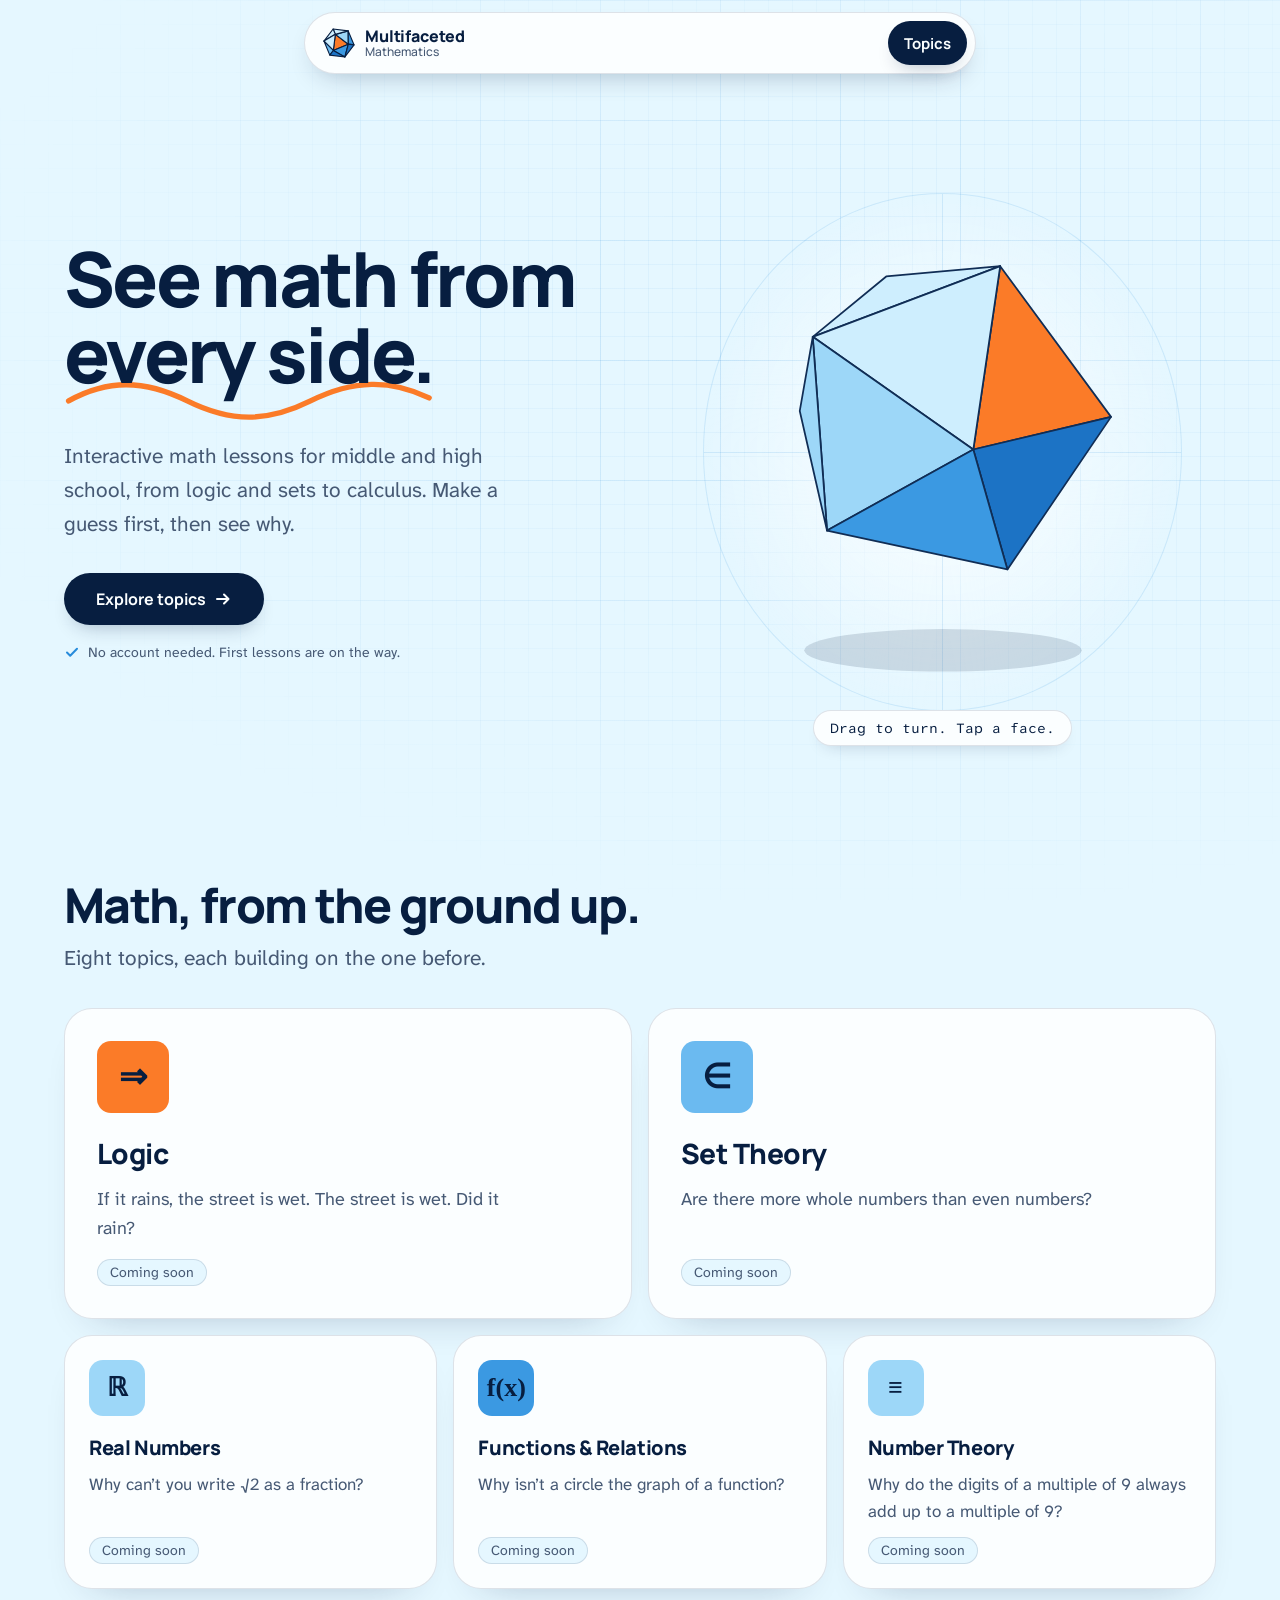
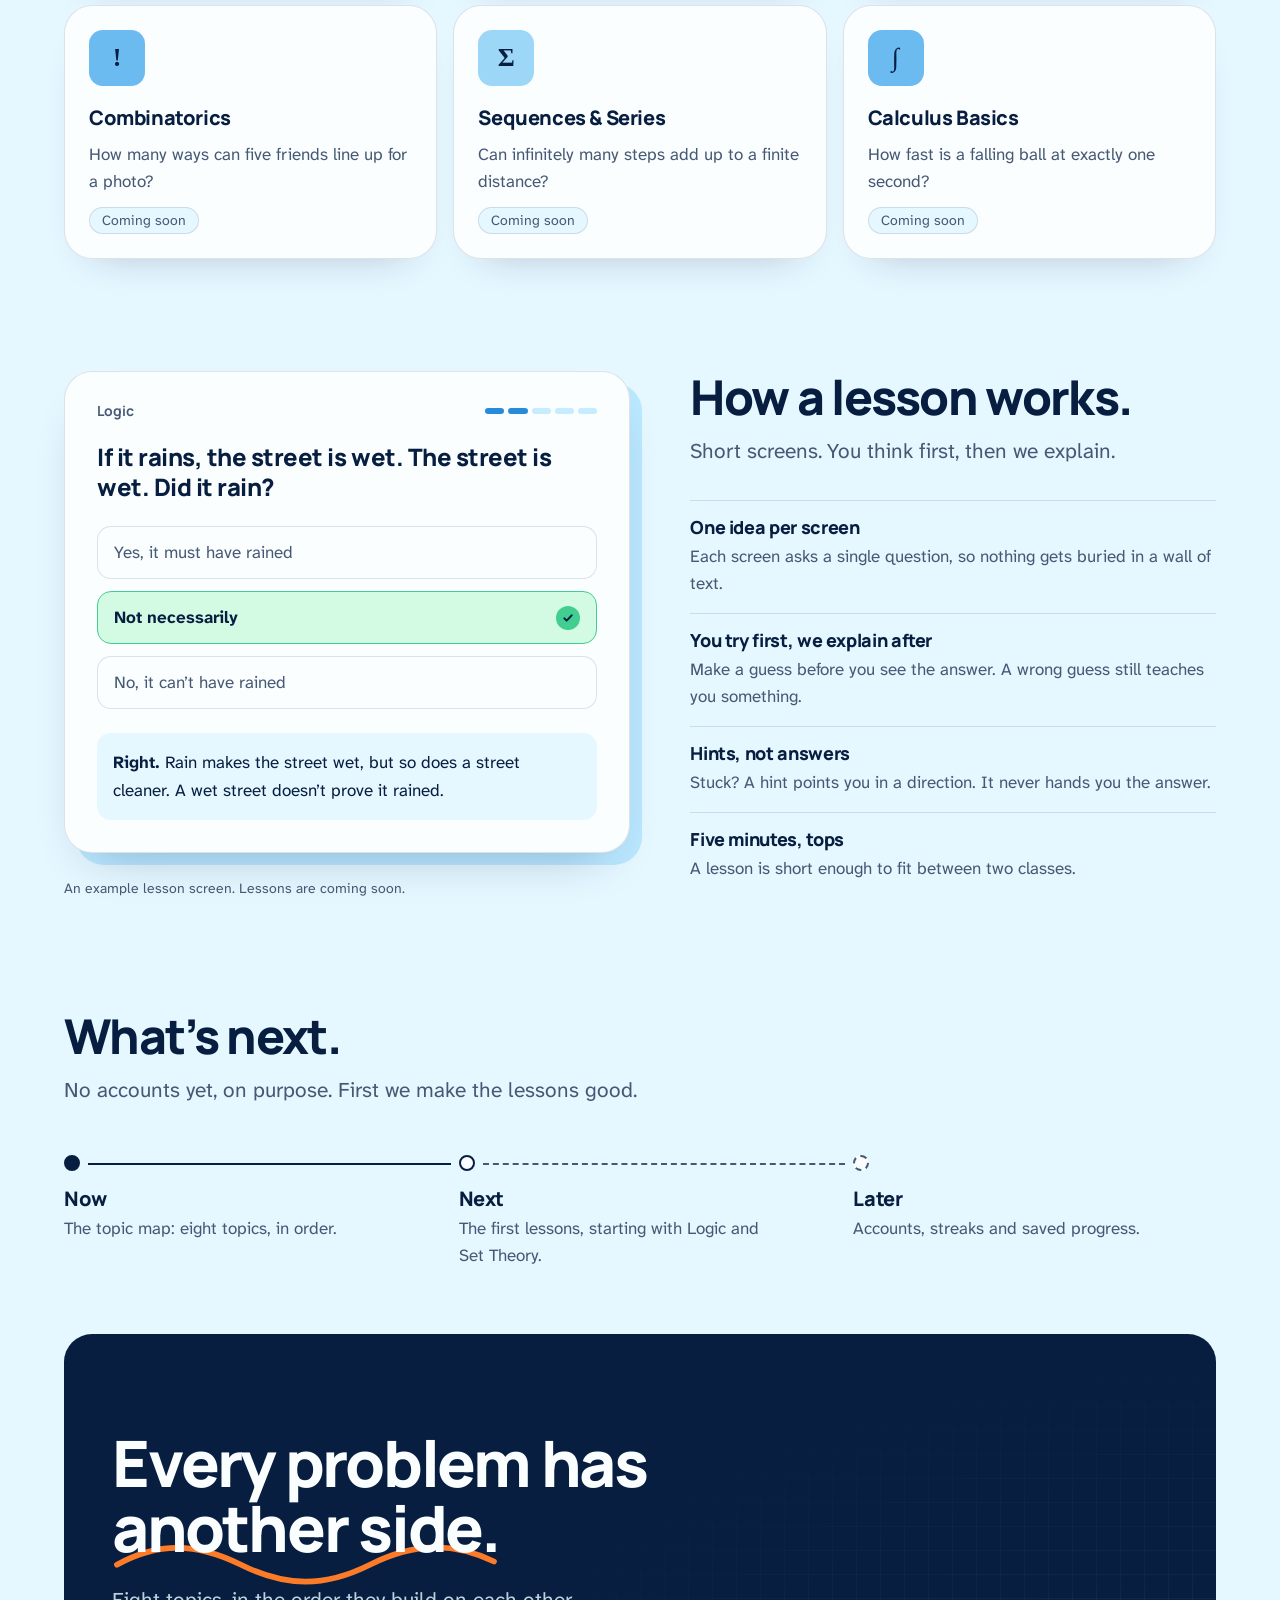
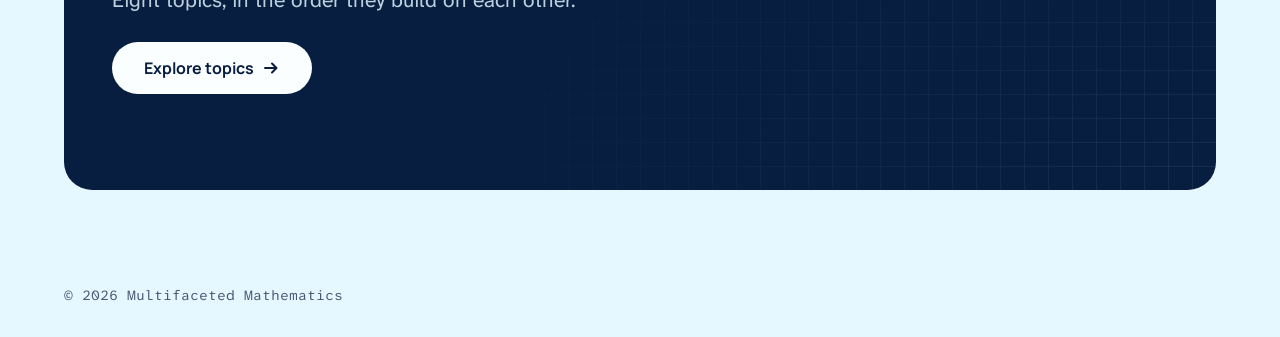
==== index.html @ fac74284 "Humanize landing page copy Replace the "drag it, test it, figure it out" triad in the hero and meta " ====
<!doctype html>
<html lang="en">
<head>
  <meta charset="utf-8">
  <meta name="viewport" content="width=device-width, initial-scale=1">
  <title>Multifaceted Mathematics</title>
  <meta name="description" content="Interactive math lessons for middle and high school, from logic and sets to calculus. Make a guess first, then see why.">
  <link rel="canonical" href="https://premefeazer.github.io/multifaceted-mathematics/">
  <meta property="og:type" content="website">
  <meta property="og:site_name" content="Multifaceted Mathematics">
  <meta property="og:title" content="Multifaceted Mathematics">
  <meta property="og:description" content="Interactive math lessons for middle and high school, from logic and sets to calculus. Make a guess first, then see why.">
  <meta property="og:url" content="https://premefeazer.github.io/multifaceted-mathematics/">
  <meta property="og:image" content="https://premefeazer.github.io/multifaceted-mathematics/assets/og.png">
  <meta property="og:image:width" content="1200">
  <meta property="og:image:height" content="630">
  <meta property="og:image:alt" content="See math from every side. A blue 20-faced shape next to the Multifaceted Mathematics name.">
  <meta name="twitter:card" content="summary_large_image">
  <meta name="theme-color" content="#e5f7ff">
  <link rel="icon" href="assets/mark.svg" type="image/svg+xml">
  <link rel="preconnect" href="https://fonts.googleapis.com">
  <link rel="preconnect" href="https://fonts.gstatic.com" crossorigin>
  <link rel="stylesheet" href="https://fonts.googleapis.com/css2?family=Atkinson+Hyperlegible+Mono:wght@400;700&family=Atkinson+Hyperlegible+Next:wght@400;700&family=Manrope:wght@500;700;800&display=swap" media="print" onload="this.media='all'">
  <noscript><link rel="stylesheet" href="https://fonts.googleapis.com/css2?family=Atkinson+Hyperlegible+Mono:wght@400;700&family=Atkinson+Hyperlegible+Next:wght@400;700&family=Manrope:wght@500;700;800&display=swap"></noscript>
  <link rel="stylesheet" href="css/tokens.css">
  <link rel="stylesheet" href="css/styles.css">
</head>
<body id="top">
  <a class="skip" href="#topics">Skip to the topics</a>

  <header class="nav">
    <a class="brand" href="#top" aria-label="Multifaceted Mathematics, back to top">
      <img src="assets/mark.svg" alt="" width="36" height="36">
      <span class="brand__word"><b>Multifaceted</b> <span>Mathematics</span></span>
    </a>
    <a class="btn btn--sm" href="#topics"><span class="btn__face">Topics</span></a>
  </header>

  <main>
    <section class="hero">
      <div class="hero__copy">
        <h1 class="hero__title">
          <span>See math from</span>
          <span class="every">every side.<svg class="curve" viewBox="0 0 240 20" aria-hidden="true" focusable="false"><path pathLength="1" d="M3 11 C 28 -3, 52 -3, 80 11 S 132 25, 160 11 S 212 -3, 237 9"/></svg></span>
        </h1>
        <p class="hero__sub">Interactive math lessons for middle and high school, from logic and sets to calculus. Make a guess first, then see why.</p>
        <a class="btn" href="#topics"><span class="btn__face">Explore topics<svg class="btn__arrow" width="18" height="18" viewBox="0 0 18 18" fill="none" stroke="currentColor" stroke-width="2" stroke-linecap="round" stroke-linejoin="round" aria-hidden="true" focusable="false"><path d="M3 9h11M10 4.5 14.5 9 10 13.5"/></svg></span></a>
        <p class="hero__note"><svg width="16" height="16" viewBox="0 0 16 16" fill="none" stroke="currentColor" stroke-width="2" stroke-linecap="round" stroke-linejoin="round" aria-hidden="true" focusable="false"><path d="m3 8.5 3.2 3.2L13 4.8"/></svg>No account needed. First lessons are on the way.</p>
      </div>

      <div class="hero__stage">
        <div class="stage__ring" aria-hidden="true"></div>
        <canvas id="ico" tabindex="0" role="img" aria-label="A 20-faced shape, an icosahedron. Drag it or use the arrow keys to turn it. Tap a face to see which branch of math it stands for."></canvas>
        <p class="stage__readout" id="ico-readout" aria-live="polite" hidden></p>
      </div>
    </section>

    <section class="topics" id="topics" aria-labelledby="topics-title">
      <div class="topics__head">
        <h2 id="topics-title">Math, from the ground up.</h2>
        <p>Eight topics, each building on the one before.</p>
      </div>
      <ul class="topics__grid" role="list">
        <li class="topic topic--lead">
          <span class="topic__symbol" aria-hidden="true">⇒</span>
          <h3 class="topic__name">Logic</h3>
          <p class="topic__question">If it rains, the street is wet. The street is wet. Did it rain?</p>
          <p class="topic__status">Coming soon</p>
        </li>
        <li class="topic topic--lead">
          <span class="topic__symbol" aria-hidden="true">∈</span>
          <h3 class="topic__name">Set Theory</h3>
          <p class="topic__question">Are there more whole numbers than even numbers?</p>
          <p class="topic__status">Coming soon</p>
        </li>
        <li class="topic">
          <span class="topic__symbol" aria-hidden="true">ℝ</span>
          <h3 class="topic__name">Real Numbers</h3>
          <p class="topic__question">Why can’t you write √2 as a fraction?</p>
          <p class="topic__status">Coming soon</p>
        </li>
        <li class="topic">
          <span class="topic__symbol" aria-hidden="true">f(x)</span>
          <h3 class="topic__name">Functions &amp; Relations</h3>
          <p class="topic__question">Why isn’t a circle the graph of a function?</p>
          <p class="topic__status">Coming soon</p>
        </li>
        <li class="topic">
          <span class="topic__symbol" aria-hidden="true">≡</span>
          <h3 class="topic__name">Number Theory</h3>
          <p class="topic__question">Why do the digits of a multiple of 9 always add up to a multiple of 9?</p>
          <p class="topic__status">Coming soon</p>
        </li>
        <li class="topic">
          <span class="topic__symbol" aria-hidden="true">!</span>
          <h3 class="topic__name">Combinatorics</h3>
          <p class="topic__question">How many ways can five friends line up for a photo?</p>
          <p class="topic__status">Coming soon</p>
        </li>
        <li class="topic">
          <span class="topic__symbol" aria-hidden="true">Σ</span>
          <h3 class="topic__name">Sequences &amp; Series</h3>
          <p class="topic__question">Can infinitely many steps add up to a finite distance?</p>
          <p class="topic__status">Coming soon</p>
        </li>
        <li class="topic">
          <span class="topic__symbol" aria-hidden="true">∫</span>
          <h3 class="topic__name">Calculus Basics</h3>
          <p class="topic__question">How fast is a falling ball at exactly one second?</p>
          <p class="topic__status">Coming soon</p>
        </li>
      </ul>
    </section>

    <section class="how" id="how" aria-labelledby="how-title">
      <div class="how__text">
        <h2 id="how-title">How a lesson works.</h2>
        <p class="how__lead">Short screens. You think first, then we explain.</p>
        <ul class="principles" role="list">
          <li>
            <h3>One idea per screen</h3>
            <p>Each screen asks a single question, so nothing gets buried in a wall of text.</p>
          </li>
          <li>
            <h3>You try first, we explain after</h3>
            <p>Make a guess before you see the answer. A wrong guess still teaches you something.</p>
          </li>
          <li>
            <h3>Hints, not answers</h3>
            <p>Stuck? A hint points you in a direction. It never hands you the answer.</p>
          </li>
          <li>
            <h3>Five minutes, tops</h3>
            <p>A lesson is short enough to fit between two classes.</p>
          </li>
        </ul>
      </div>

      <figure class="how__figure lesson">
        <div class="lesson__stack">
          <div class="lesson__card">
            <div class="lesson__top">
              <span class="lesson__topic">Logic</span>
              <span class="lesson__progress" role="img" aria-label="Question 2 of 5"><span class="is-done"></span><span class="is-done"></span><span></span><span></span><span></span></span>
            </div>
            <p class="lesson__q">If it rains, the street is wet. The street is wet. Did it rain?</p>
            <ul class="lesson__options" role="list">
              <li class="option">Yes, it must have rained</li>
              <li class="option is-picked">Not necessarily<span class="option__icon" aria-hidden="true"><svg viewBox="0 0 24 24" fill="none" stroke="currentColor" stroke-width="3" stroke-linecap="round" stroke-linejoin="round"><path d="m6.5 12.5 3.5 3.5 7.5-8"/></svg></span><span class="sr-only">(selected, correct)</span></li>
              <li class="option">No, it can’t have rained</li>
            </ul>
            <p class="lesson__explain"><strong>Right.</strong> Rain makes the street wet, but so does a street cleaner. A wet street doesn’t prove it rained.</p>
          </div>
        </div>
        <figcaption>An example lesson screen. Lessons are coming soon.</figcaption>
      </figure>
    </section>

    <section class="next" id="next" aria-labelledby="next-title">
      <h2 id="next-title">What’s next.</h2>
      <p class="next__lead">No accounts yet, on purpose. First we make the lessons good.</p>
      <ol class="roadmap">
        <li class="stage stage--now">
          <h3>Now</h3>
          <p>The topic map: eight topics, in order.</p>
        </li>
        <li class="stage">
          <h3>Next</h3>
          <p>The first lessons, starting with Logic and Set Theory.</p>
        </li>
        <li class="stage stage--later">
          <h3>Later</h3>
          <p>Accounts, streaks and saved progress.</p>
        </li>
      </ol>
    </section>

    <section class="closing" aria-labelledby="closing-title">
      <div class="closing__panel">
        <h2 id="closing-title">Every problem has <span class="every">another side.<svg class="curve" viewBox="0 0 240 20" aria-hidden="true" focusable="false"><path pathLength="1" d="M3 11 C 28 -3, 52 -3, 80 11 S 132 25, 160 11 S 212 -3, 237 9"/></svg></span></h2>
        <p>Eight topics, in the order they build on each other.</p>
        <a class="btn btn--light" href="#topics"><span class="btn__face">Explore topics<svg class="btn__arrow" width="18" height="18" viewBox="0 0 18 18" fill="none" stroke="currentColor" stroke-width="2" stroke-linecap="round" stroke-linejoin="round" aria-hidden="true" focusable="false"><path d="M3 9h11M10 4.5 14.5 9 10 13.5"/></svg></span></a>
      </div>
    </section>
  </main>

  <footer class="foot">
    <p>&copy; 2026 Multifaceted Mathematics</p>
  </footer>

  <script type="module" src="js/main.js"></script>
</body>
</html>
---- css/tokens.css ----
/* Design tokens. Change the look of the whole site here. Nothing else hard-codes a color, font or spacing value. */
:root {
  /* color */
  --color-paper: oklch(96.5% 0.022 228);
  --color-sheet: oklch(99.5% 0.004 230);
  --color-sky: oklch(85% 0.09 232);
  --color-sky-deep: oklch(62% 0.15 248);
  --color-ink: oklch(24% 0.07 258);
  --color-ink-hover: oklch(34% 0.09 258);
  --color-ink-soft: oklch(46% 0.05 256);
  --color-edge: oklch(30% 0.08 257);
  --color-accent: oklch(72% 0.18 48);
  --color-accent-deep: oklch(62% 0.19 40);
  --color-spark: oklch(88% 0.16 95);
  --color-correct: oklch(76% 0.15 160);
  --color-wrong: oklch(64% 0.2 20);
  --color-correct-bg: oklch(95% 0.05 160);
  --color-on-ink-soft: oklch(85% 0.03 230);
  --color-line-on-ink: oklch(99.5% 0.004 230 / 0.07);

  /* graph-paper lines, hairlines, soft shadows */
  --color-line-minor: oklch(62% 0.15 248 / 0.07);
  --color-line-major: oklch(62% 0.15 248 / 0.14);
  --color-hairline: oklch(24% 0.07 258 / 0.12);
  --color-shadow: oklch(24% 0.07 258 / 0.14);
  --color-shadow-strong: oklch(24% 0.07 258 / 0.32);

  /* the 5 flat shades a lit icosahedron face can take, dark to light */
  --facet-1: oklch(55% 0.15 252);
  --facet-2: oklch(66% 0.14 246);
  --facet-3: oklch(76% 0.11 240);
  --facet-4: oklch(85% 0.075 234);
  --facet-5: oklch(93% 0.04 230);

  /* type */
  --font-display: "Manrope", system-ui, sans-serif;
  --font-body: "Atkinson Hyperlegible Next", system-ui, sans-serif;
  --font-mono: "Atkinson Hyperlegible Mono", ui-monospace, monospace;
  --font-math: "Cambria Math", "STIX Two Math", "Noto Sans Math", "Segoe UI Symbol", serif;
  --text-sm: 0.875rem;
  --text-base: 1.0625rem;
  --text-lead: clamp(1.125rem, 1rem + 0.6vw, 1.3125rem);
  --text-display: clamp(2.5rem, 1rem + 6.2vw, 4.75rem);

  /* space (4 pt scale) */
  --space-1: 0.25rem;
  --space-2: 0.5rem;
  --space-3: 0.75rem;
  --space-4: 1rem;
  --space-6: 1.5rem;
  --space-8: 2rem;
  --space-12: 3rem;
  --space-16: 4rem;
  --space-24: 6rem;

  /* shape */
  --rule: 1px;
  --radius-md: 0.875rem;
  --radius-lg: 1.75rem;
  --radius-pill: 999px;

  /* motion */
  --ease-out: cubic-bezier(0.22, 1, 0.36, 1);
  --ease-in-out: cubic-bezier(0.65, 0, 0.35, 1);
  --dur-fast: 150ms;
  --dur-draw: 1100ms;
}
---- css/styles.css ----
/* Hallmark · macrostructure: Marquee Hero + sheet · tone: refined, confident · anchor hue: 248 (sky blue)
 * theme: custom · axes: light / geometric-sans / cool · nav: N5 floating pill · footer: single © line */

*,
*::before,
*::after {
  box-sizing: border-box;
}

html {
  -webkit-text-size-adjust: 100%;
  overflow-x: clip;
  scroll-behavior: smooth;
  scroll-padding-top: 6rem;
}

body {
  margin: 0;
  min-height: 100svh;
  overflow-x: clip;
  color: var(--color-ink);
  font: 400 var(--text-base) / 1.6 var(--font-body);
  background-color: var(--color-paper);
}

/* graph paper that fades out toward the edges instead of tiling the whole page */
body::before {
  content: "";
  position: fixed;
  inset: 0;
  z-index: -1;
  pointer-events: none;
  background-image:
    linear-gradient(var(--color-line-major) 1px, transparent 1px),
    linear-gradient(90deg, var(--color-line-major) 1px, transparent 1px),
    linear-gradient(var(--color-line-minor) 1px, transparent 1px),
    linear-gradient(90deg, var(--color-line-minor) 1px, transparent 1px);
  background-size: 120px 120px, 120px 120px, 24px 24px, 24px 24px;
  mask-image: radial-gradient(ellipse 75% 65% at 68% 38%, black, transparent);
}

h1,
h2 {
  margin: 0;
  font-family: var(--font-display);
  font-style: normal;
  overflow-wrap: anywhere;
}

p {
  margin: 0;
}

/* ---------- buttons: solid pill, small lift on hover, press on click ---------- */

.btn {
  display: inline-block;
  padding: 0;
  font: inherit;
  cursor: pointer;
  background: none;
  border: 0;
  color: var(--color-sheet);
  text-decoration: none;
  white-space: nowrap;
  border-radius: var(--radius-pill);
  -webkit-tap-highlight-color: transparent;
}

.btn__face {
  display: flex;
  align-items: center;
  justify-content: center;
  gap: var(--space-2);
  min-height: 3.25rem;
  padding: 0 var(--space-8);
  font: 700 1rem / 1 var(--font-display);
  background: var(--color-ink);
  border-radius: var(--radius-pill);
  box-shadow: 0 10px 20px -10px var(--color-shadow-strong);
  transition: transform var(--dur-fast) var(--ease-out), background-color var(--dur-fast) var(--ease-out);
}

.btn__arrow {
  flex: none;
  transition: transform var(--dur-fast) var(--ease-out);
}

.btn:hover .btn__face {
  background: var(--color-ink-hover);
  transform: translateY(-1px);
}

.btn:hover .btn__arrow {
  transform: translateX(3px);
}

.btn:active .btn__face {
  transform: scale(0.97);
}

.btn:focus-visible {
  outline: 3px solid var(--color-sky-deep);
  outline-offset: 3px;
}

.btn[aria-disabled="true"] {
  pointer-events: none;
}

.btn[aria-disabled="true"] .btn__face {
  color: var(--color-ink-soft);
  background: var(--color-sky);
  box-shadow: none;
  transform: none;
}

.btn--sm .btn__face {
  min-height: 2.75rem;
  padding: 0 var(--space-4);
  font-size: 0.9375rem;
}

/* ---------- nav: floating capsule ---------- */

.skip {
  position: fixed;
  top: calc(var(--space-16) * -1);
  left: var(--space-4);
  z-index: 20;
  padding: var(--space-2) var(--space-4);
  color: var(--color-ink);
  background: var(--color-sheet);
  border: var(--rule) solid var(--color-hairline);
  border-radius: var(--radius-md);
}

.skip:focus {
  top: var(--space-3);
  outline: 3px solid var(--color-sky-deep);
  outline-offset: 2px;
}

.nav {
  position: fixed;
  top: var(--space-3);
  inset-inline: var(--space-4);
  z-index: 10;
  display: flex;
  align-items: center;
  justify-content: space-between;
  gap: var(--space-2);
  max-width: 42rem;
  margin-inline: auto;
  padding: var(--space-2) var(--space-2) var(--space-2) var(--space-4);
  background: var(--color-sheet);
  border: var(--rule) solid var(--color-hairline);
  border-radius: var(--radius-pill);
  box-shadow: 0 12px 28px -14px var(--color-shadow-strong);
}

.brand {
  display: flex;
  align-items: center;
  min-height: 2.75rem;
  gap: var(--space-2);
  min-width: 0;
  color: var(--color-ink);
  text-decoration: none;
  border-radius: var(--radius-md);
}

.brand:focus-visible {
  outline: 3px solid var(--color-sky-deep);
  outline-offset: 4px;
}

.brand img {
  display: block;
  flex: none;
}

.brand__word {
  display: grid;
  line-height: 1.05;
}

.brand__word b {
  font: 800 1rem / 1.05 var(--font-display);
  letter-spacing: -0.01em;
}

.brand__word span {
  font: 500 0.75rem / 1.15 var(--font-display);
  color: var(--color-ink-soft);
}

/* ---------- hero ---------- */

.hero {
  display: grid;
  grid-template-columns: minmax(0, 1.05fr) minmax(0, 1fr);
  align-items: center;
  gap: var(--space-8);
  max-width: 75rem;
  min-height: min(100svh, 52rem);
  margin-inline: auto;
  padding: 7.5rem var(--space-6) var(--space-12);
}

.hero__title {
  font-size: var(--text-display);
  font-weight: 800;
  line-height: 1;
  letter-spacing: -0.035em;
}

.hero__title > span {
  display: block;
}

.hero__title .every,
.closing .every {
  position: relative;
  display: inline-block;
}

.curve {
  position: absolute;
  left: 0;
  bottom: -0.3em;
  z-index: -1;
  width: 100%;
  height: auto;
  overflow: visible;
}

.curve path {
  fill: none;
  stroke: var(--color-accent);
  stroke-width: 3.5;
  stroke-linecap: round;
  stroke-dasharray: 1;
  stroke-dashoffset: 1;
  animation: draw var(--dur-draw) var(--ease-out) 400ms forwards;
}

@keyframes draw {
  to {
    stroke-dashoffset: 0;
  }
}

.hero__sub {
  max-width: 34ch;
  margin: var(--space-12) 0 var(--space-8);
  color: var(--color-ink-soft);
  font-size: var(--text-lead);
}

.hero__note {
  display: flex;
  align-items: center;
  gap: var(--space-2);
  margin-top: var(--space-4);
  color: var(--color-ink-soft);
  font-size: var(--text-sm);
}

.hero__note svg {
  flex: none;
  color: var(--color-sky-deep);
}

/* the stage: a lit circle with axes behind the shape */

.hero__stage {
  position: relative;
  justify-self: center;
  width: min(100%, 34rem);
}

.stage__ring {
  position: absolute;
  inset: 6%;
  border: var(--rule) solid var(--color-line-major);
  border-radius: 50%;
  background:
    linear-gradient(var(--color-line-major), var(--color-line-major)) center / 100% var(--rule) no-repeat,
    linear-gradient(var(--color-line-major), var(--color-line-major)) center / var(--rule) 100% no-repeat,
    radial-gradient(closest-side, var(--color-sheet), transparent);
}

#ico {
  position: relative;
  display: block;
  width: 100%;
  aspect-ratio: 1;
  cursor: grab;
  touch-action: pan-y;
  border-radius: var(--radius-lg);
}

#ico:active {
  cursor: grabbing;
}

#ico:focus-visible {
  outline: 3px solid var(--color-sky-deep);
  outline-offset: 4px;
}

.stage__readout {
  position: relative;
  width: fit-content;
  max-width: 100%;
  margin: var(--space-2) auto 0;
  padding: var(--space-2) var(--space-4);
  font: 400 var(--text-sm) / 1.3 var(--font-mono);
  text-align: center;
  background: var(--color-sheet);
  border: var(--rule) solid var(--color-hairline);
  border-radius: var(--radius-pill);
  box-shadow: 0 8px 18px -12px var(--color-shadow-strong);
}

/* ---------- topics ---------- */

.topics,
.how,
.next,
.closing {
  max-width: 75rem;
  margin-inline: auto;
  padding: var(--space-12) var(--space-6) var(--space-16);
}

.topics__head {
  margin-bottom: var(--space-8);
}

.topics__head h2,
.how h2,
.next h2 {
  font-size: clamp(2rem, 1.2rem + 3vw, 3rem);
  font-weight: 800;
  line-height: 1.05;
  letter-spacing: -0.035em;
}

.topics__head p,
.how__lead,
.next__lead {
  max-width: 44ch;
  margin-top: var(--space-3);
  color: var(--color-ink-soft);
  font-size: var(--text-lead);
}

.topics__grid {
  display: grid;
  grid-template-columns: repeat(6, minmax(0, 1fr));
  gap: var(--space-4);
  margin: 0;
  padding: 0;
  list-style: none;
}

.topic {
  grid-column: span 2;
  display: flex;
  flex-direction: column;
  align-items: flex-start;
  gap: var(--space-3);
  padding: var(--space-6);
  background: var(--color-sheet);
  border: var(--rule) solid var(--color-hairline);
  border-radius: var(--radius-lg);
  box-shadow: 0 20px 40px -30px var(--color-shadow-strong);
}

.topic--lead {
  grid-column: span 3;
  gap: var(--space-4);
  padding: var(--space-8);
}

.topic:nth-child(1) { --tile: var(--color-accent); }
.topic:nth-child(2),
.topic:nth-child(6),
.topic:nth-child(8) { --tile: var(--facet-3); }
.topic:nth-child(3),
.topic:nth-child(5),
.topic:nth-child(7) { --tile: var(--facet-4); }
.topic:nth-child(4) { --tile: var(--facet-2); }

.topic__symbol {
  display: grid;
  place-items: center;
  width: 3.5rem;
  height: 3.5rem;
  margin-bottom: var(--space-2);
  color: var(--color-ink);
  font: 700 1.625rem / 1 var(--font-math);
  background: var(--tile);
  border-radius: var(--radius-md);
}

.topic--lead .topic__symbol {
  width: 4.5rem;
  height: 4.5rem;
  font-size: 2.125rem;
}

.topic__name {
  margin: 0;
  font: 800 1.25rem / 1.15 var(--font-display);
  letter-spacing: -0.02em;
}

.topic--lead .topic__name {
  font-size: 1.75rem;
}

.topic__question {
  color: var(--color-ink-soft);
}

.topic--lead .topic__question {
  max-width: 36ch;
  font-size: 1.125rem;
}

.topic__status {
  margin-top: auto;
  padding: var(--space-1) var(--space-3);
  color: var(--color-ink-soft);
  font-size: var(--text-sm);
  line-height: 1.2;
  background: var(--color-paper);
  border: var(--rule) solid var(--color-hairline);
  border-radius: var(--radius-pill);
}

@media (max-width: 64rem) {
  .topic,
  .topic--lead {
    grid-column: span 3;
  }
}

@media (max-width: 40rem) {
  .topics,
  .how,
  .next,
  .closing {
    padding-inline: var(--space-4);
  }

  .topics__grid {
    grid-template-columns: minmax(0, 1fr);
  }

  .topic,
  .topic--lead {
    grid-column: auto;
    padding: var(--space-6);
  }
}

/* ---------- how a lesson works ---------- */

.how {
  display: grid;
  grid-template-columns: minmax(0, 1.1fr) minmax(0, 1fr);
  gap: var(--space-12);
  align-items: center;
}

.how__figure {
  grid-column: 1;
  grid-row: 1;
  margin: 0;
}

.how__text {
  grid-column: 2;
  grid-row: 1;
}

.principles {
  margin: var(--space-8) 0 0;
  padding: 0;
  list-style: none;
}

.principles li {
  padding: var(--space-4) 0;
  border-top: var(--rule) solid var(--color-hairline);
}

.principles h3 {
  margin: 0;
  font: 800 1.125rem / 1.2 var(--font-display);
  letter-spacing: -0.02em;
}

.principles p {
  margin-top: var(--space-1);
  color: var(--color-ink-soft);
}

/* the example lesson screen: real HTML, not a fake device frame */

.lesson__stack {
  position: relative;
  isolation: isolate;
  padding: 0 var(--space-3) var(--space-3) 0;
}

.lesson__stack::before {
  content: "";
  position: absolute;
  inset: var(--space-3) 0 0 var(--space-3);
  z-index: -1;
  background: var(--color-sky);
  border-radius: var(--radius-lg);
  opacity: 0.5;
}

.lesson__card {
  display: grid;
  gap: var(--space-6);
  padding: var(--space-8);
  background: var(--color-sheet);
  border: var(--rule) solid var(--color-hairline);
  border-radius: var(--radius-lg);
  box-shadow: 0 24px 48px -28px var(--color-shadow-strong);
}

.lesson__top {
  display: flex;
  align-items: center;
  justify-content: space-between;
  gap: var(--space-4);
}

.lesson__topic {
  color: var(--color-ink-soft);
  font: 700 var(--text-sm) / 1 var(--font-display);
}

.lesson__progress {
  display: flex;
  gap: var(--space-1);
  width: 7rem;
}

.lesson__progress span {
  flex: 1;
  height: 6px;
  background: var(--color-sky);
  border-radius: var(--radius-pill);
  opacity: 0.5;
}

.lesson__progress .is-done {
  background: var(--color-sky-deep);
  opacity: 1;
}

.lesson__q {
  font: 800 1.5rem / 1.25 var(--font-display);
  letter-spacing: -0.02em;
}

.lesson__options {
  display: grid;
  gap: var(--space-3);
  margin: 0;
  padding: 0;
  list-style: none;
}

.option {
  display: flex;
  align-items: center;
  justify-content: space-between;
  gap: var(--space-3);
  min-height: 3rem;
  padding: var(--space-3) var(--space-4);
  color: var(--color-ink-soft);
  background: var(--color-sheet);
  border: var(--rule) solid var(--color-hairline);
  border-radius: var(--radius-md);
}

.option.is-picked {
  color: var(--color-ink);
  font-weight: 700;
  background: var(--color-correct-bg);
  border-color: var(--color-correct);
}

.option__icon {
  display: grid;
  flex: none;
  place-items: center;
  width: 1.5rem;
  height: 1.5rem;
  color: var(--color-ink);
  background: var(--color-correct);
  border-radius: 50%;
}

.option__icon svg {
  width: 1rem;
  height: 1rem;
}

.lesson__explain {
  padding: var(--space-4);
  background: var(--color-paper);
  border-radius: var(--radius-md);
}

.how__figure figcaption {
  margin-top: var(--space-3);
  color: var(--color-ink-soft);
  font-size: var(--text-sm);
}

.sr-only {
  position: absolute;
  width: 1px;
  height: 1px;
  overflow: hidden;
  clip-path: inset(50%);
  white-space: nowrap;
}

/* ---------- what's next: a three-step line ---------- */

.roadmap {
  display: grid;
  grid-template-columns: repeat(3, minmax(0, 1fr));
  gap: var(--space-8);
  margin: var(--space-12) 0 0;
  padding: 0;
  list-style: none;
}

.stage {
  position: relative;
  padding-top: var(--space-8);
}

.stage::before,
.stage::after {
  content: "";
  position: absolute;
  top: 0;
}

.stage::before {
  left: 0;
  width: 1rem;
  height: 1rem;
  background: var(--color-sheet);
  border: 2px solid var(--color-ink);
  border-radius: 50%;
}

.stage::after {
  top: 0.5rem;
  left: 1.5rem;
  right: calc(var(--space-8) * -1 + 0.5rem);
  border-top: 2px dashed var(--color-ink-soft);
}

.stage--now::before {
  background: var(--color-ink);
}

.stage--now::after {
  border-top-style: solid;
  border-top-color: var(--color-ink);
}

.stage--later::before {
  border-style: dashed;
  border-color: var(--color-ink-soft);
}

.stage--later::after {
  display: none;
}

.stage h3 {
  margin: 0;
  font: 800 1.25rem / 1.2 var(--font-display);
  letter-spacing: -0.02em;
}

.stage p {
  max-width: 28ch;
  margin-top: var(--space-1);
  color: var(--color-ink-soft);
}

/* ---------- closing ---------- */

.closing {
  padding-top: 0;
}

.closing__panel {
  position: relative;
  isolation: isolate;
  display: grid;
  justify-items: start;
  gap: var(--space-6);
  padding: var(--space-24) var(--space-12);
  overflow: hidden;
  color: var(--color-sheet);
  background: var(--color-ink);
  border-radius: var(--radius-lg);
}

.closing__panel::before {
  content: "";
  position: absolute;
  inset: 0;
  z-index: -1;
  background-image:
    linear-gradient(var(--color-line-on-ink) 1px, transparent 1px),
    linear-gradient(90deg, var(--color-line-on-ink) 1px, transparent 1px);
  background-size: 24px 24px;
  mask-image: radial-gradient(ellipse 70% 100% at 100% 100%, black, transparent);
}

.closing h2 {
  max-width: 14ch;
  font-size: clamp(2.25rem, 1rem + 5vw, 4rem);
  font-weight: 800;
  line-height: 1.02;
  letter-spacing: -0.035em;
}

.closing .curve path {
  stroke-dashoffset: 0;
  animation: none;
}

.closing p {
  color: var(--color-on-ink-soft);
  font-size: var(--text-lead);
}

.btn--light {
  color: var(--color-ink);
}

.btn--light .btn__face {
  background: var(--color-sheet);
  box-shadow: none;
}

.btn--light:hover .btn__face {
  background: var(--color-paper);
}

.btn--light:focus-visible {
  outline-color: var(--color-sheet);
}

@media (max-width: 52rem) {
  .how {
    grid-template-columns: minmax(0, 1fr);
    gap: var(--space-8);
  }

  .how__figure,
  .how__text {
    grid-column: 1;
    grid-row: auto;
  }
}

@media (max-width: 40rem) {
  .lesson__card {
    padding: var(--space-6);
  }

  .roadmap {
    grid-template-columns: minmax(0, 1fr);
    gap: var(--space-6);
    margin-top: var(--space-8);
  }

  .stage {
    padding: 0 0 0 var(--space-8);
  }

  .stage::after {
    top: 1.5rem;
    bottom: calc(var(--space-6) * -1 + 0.5rem);
    left: 0.5rem;
    right: auto;
    border-top: 0;
    border-left: 2px dashed var(--color-ink-soft);
  }

  .stage--now::after {
    border-left-style: solid;
    border-left-color: var(--color-ink);
  }

  .closing__panel {
    padding: var(--space-12) var(--space-6);
  }
}

/* ---------- footer ---------- */

.foot {
  max-width: 75rem;
  margin-inline: auto;
  padding: var(--space-8) var(--space-6);
  color: var(--color-ink-soft);
  font: 400 var(--text-sm) / 1.4 var(--font-mono);
}

/* ---------- small screens ---------- */

@media (max-width: 52rem) {
  .hero {
    grid-template-columns: minmax(0, 1fr);
    min-height: 0;
    padding-top: 6.5rem;
  }

  body::before {
    mask-image: radial-gradient(ellipse 90% 50% at 50% 60%, black, transparent);
  }

}

@media (prefers-reduced-motion: reduce) {
  html {
    scroll-behavior: auto;
  }

  .curve path {
    stroke-dashoffset: 0;
    animation: none;
  }

  .btn__face,
  .btn__arrow {
    transition: none;
  }
}
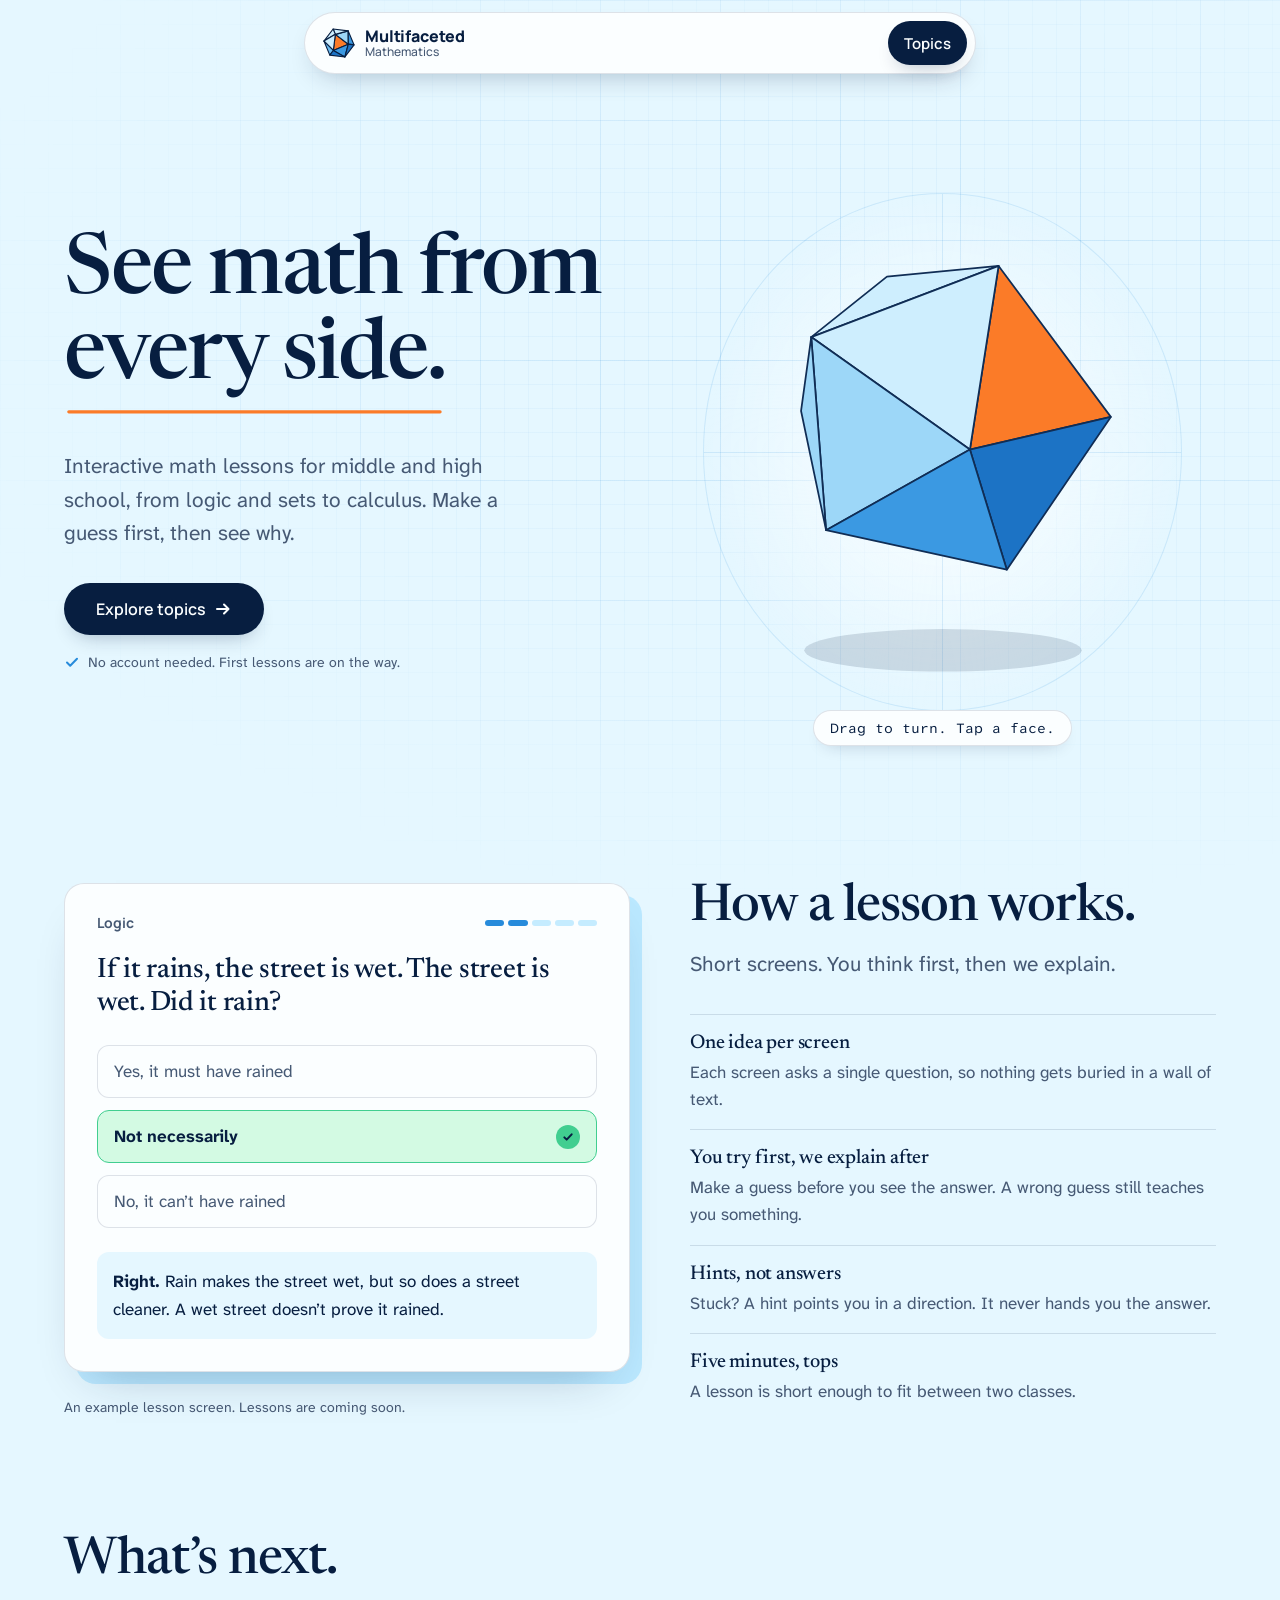
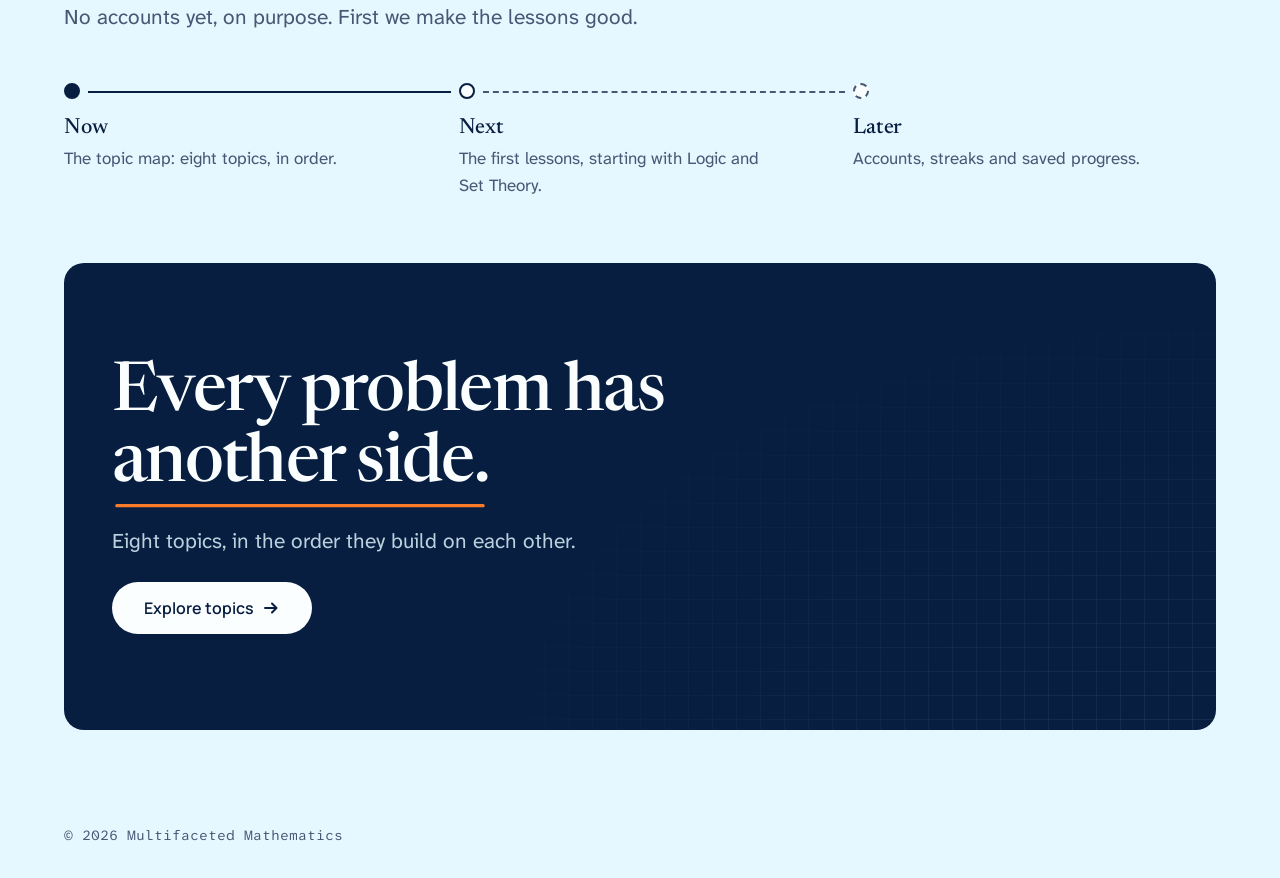
==== commit 95458c76: "Move topic cards to chapters.html and refine type Split the eight topic cards into their own page, r" ====
--- a/index.html
+++ b/index.html
@@ -20,20 +20,20 @@
   <link rel="icon" href="assets/mark.svg" type="image/svg+xml">
   <link rel="preconnect" href="https://fonts.googleapis.com">
   <link rel="preconnect" href="https://fonts.gstatic.com" crossorigin>
-  <link rel="stylesheet" href="https://fonts.googleapis.com/css2?family=Atkinson+Hyperlegible+Mono:wght@400;700&family=Atkinson+Hyperlegible+Next:wght@400;700&family=Manrope:wght@500;700;800&display=swap" media="print" onload="this.media='all'">
-  <noscript><link rel="stylesheet" href="https://fonts.googleapis.com/css2?family=Atkinson+Hyperlegible+Mono:wght@400;700&family=Atkinson+Hyperlegible+Next:wght@400;700&family=Manrope:wght@500;700;800&display=swap"></noscript>
+  <link rel="stylesheet" href="https://fonts.googleapis.com/css2?family=Atkinson+Hyperlegible+Mono:wght@400;700&family=Atkinson+Hyperlegible+Next:wght@400;700&family=Manrope:wght@500;600;700;800&family=Newsreader:opsz,wght@6..72,500&display=swap" media="print" onload="this.media='all'">
+  <noscript><link rel="stylesheet" href="https://fonts.googleapis.com/css2?family=Atkinson+Hyperlegible+Mono:wght@400;700&family=Atkinson+Hyperlegible+Next:wght@400;700&family=Manrope:wght@500;600;700;800&family=Newsreader:opsz,wght@6..72,500&display=swap"></noscript>
   <link rel="stylesheet" href="css/tokens.css">
   <link rel="stylesheet" href="css/styles.css">
 </head>
 <body id="top">
-  <a class="skip" href="#topics">Skip to the topics</a>
+  <a class="skip" href="#how">Skip to how a lesson works</a>
 
   <header class="nav">
     <a class="brand" href="#top" aria-label="Multifaceted Mathematics, back to top">
       <img src="assets/mark.svg" alt="" width="36" height="36">
       <span class="brand__word"><b>Multifaceted</b> <span>Mathematics</span></span>
     </a>
-    <a class="btn btn--sm" href="#topics"><span class="btn__face">Topics</span></a>
+    <a class="btn btn--sm" href="chapters.html"><span class="btn__face">Topics</span></a>
   </header>
 
   <main>
@@ -41,10 +41,10 @@
       <div class="hero__copy">
         <h1 class="hero__title">
           <span>See math from</span>
-          <span class="every">every side.<svg class="curve" viewBox="0 0 240 20" aria-hidden="true" focusable="false"><path pathLength="1" d="M3 11 C 28 -3, 52 -3, 80 11 S 132 25, 160 11 S 212 -3, 237 9"/></svg></span>
+          <span class="every">every side.<svg class="curve" viewBox="0 0 240 20" aria-hidden="true" focusable="false"><path pathLength="1" d="M3 10 H237"/></svg></span>
         </h1>
         <p class="hero__sub">Interactive math lessons for middle and high school, from logic and sets to calculus. Make a guess first, then see why.</p>
-        <a class="btn" href="#topics"><span class="btn__face">Explore topics<svg class="btn__arrow" width="18" height="18" viewBox="0 0 18 18" fill="none" stroke="currentColor" stroke-width="2" stroke-linecap="round" stroke-linejoin="round" aria-hidden="true" focusable="false"><path d="M3 9h11M10 4.5 14.5 9 10 13.5"/></svg></span></a>
+        <a class="btn" href="chapters.html"><span class="btn__face">Explore topics<svg class="btn__arrow" width="18" height="18" viewBox="0 0 18 18" fill="none" stroke="currentColor" stroke-width="2" stroke-linecap="round" stroke-linejoin="round" aria-hidden="true" focusable="false"><path d="M3 9h11M10 4.5 14.5 9 10 13.5"/></svg></span></a>
         <p class="hero__note"><svg width="16" height="16" viewBox="0 0 16 16" fill="none" stroke="currentColor" stroke-width="2" stroke-linecap="round" stroke-linejoin="round" aria-hidden="true" focusable="false"><path d="m3 8.5 3.2 3.2L13 4.8"/></svg>No account needed. First lessons are on the way.</p>
       </div>
 
@@ -53,63 +53,6 @@
         <canvas id="ico" tabindex="0" role="img" aria-label="A 20-faced shape, an icosahedron. Drag it or use the arrow keys to turn it. Tap a face to see which branch of math it stands for."></canvas>
         <p class="stage__readout" id="ico-readout" aria-live="polite" hidden></p>
       </div>
-    </section>
-
-    <section class="topics" id="topics" aria-labelledby="topics-title">
-      <div class="topics__head">
-        <h2 id="topics-title">Math, from the ground up.</h2>
-        <p>Eight topics, each building on the one before.</p>
-      </div>
-      <ul class="topics__grid" role="list">
-        <li class="topic topic--lead">
-          <span class="topic__symbol" aria-hidden="true">⇒</span>
-          <h3 class="topic__name">Logic</h3>
-          <p class="topic__question">If it rains, the street is wet. The street is wet. Did it rain?</p>
-          <p class="topic__status">Coming soon</p>
-        </li>
-        <li class="topic topic--lead">
-          <span class="topic__symbol" aria-hidden="true">∈</span>
-          <h3 class="topic__name">Set Theory</h3>
-          <p class="topic__question">Are there more whole numbers than even numbers?</p>
-          <p class="topic__status">Coming soon</p>
-        </li>
-        <li class="topic">
-          <span class="topic__symbol" aria-hidden="true">ℝ</span>
-          <h3 class="topic__name">Real Numbers</h3>
-          <p class="topic__question">Why can’t you write √2 as a fraction?</p>
-          <p class="topic__status">Coming soon</p>
-        </li>
-        <li class="topic">
-          <span class="topic__symbol" aria-hidden="true">f(x)</span>
-          <h3 class="topic__name">Functions &amp; Relations</h3>
-          <p class="topic__question">Why isn’t a circle the graph of a function?</p>
-          <p class="topic__status">Coming soon</p>
-        </li>
-        <li class="topic">
-          <span class="topic__symbol" aria-hidden="true">≡</span>
-          <h3 class="topic__name">Number Theory</h3>
-          <p class="topic__question">Why do the digits of a multiple of 9 always add up to a multiple of 9?</p>
-          <p class="topic__status">Coming soon</p>
-        </li>
-        <li class="topic">
-          <span class="topic__symbol" aria-hidden="true">!</span>
-          <h3 class="topic__name">Combinatorics</h3>
-          <p class="topic__question">How many ways can five friends line up for a photo?</p>
-          <p class="topic__status">Coming soon</p>
-        </li>
-        <li class="topic">
-          <span class="topic__symbol" aria-hidden="true">Σ</span>
-          <h3 class="topic__name">Sequences &amp; Series</h3>
-          <p class="topic__question">Can infinitely many steps add up to a finite distance?</p>
-          <p class="topic__status">Coming soon</p>
-        </li>
-        <li class="topic">
-          <span class="topic__symbol" aria-hidden="true">∫</span>
-          <h3 class="topic__name">Calculus Basics</h3>
-          <p class="topic__question">How fast is a falling ball at exactly one second?</p>
-          <p class="topic__status">Coming soon</p>
-        </li>
-      </ul>
     </section>
 
     <section class="how" id="how" aria-labelledby="how-title">
@@ -177,9 +120,9 @@
 
     <section class="closing" aria-labelledby="closing-title">
       <div class="closing__panel">
-        <h2 id="closing-title">Every problem has <span class="every">another side.<svg class="curve" viewBox="0 0 240 20" aria-hidden="true" focusable="false"><path pathLength="1" d="M3 11 C 28 -3, 52 -3, 80 11 S 132 25, 160 11 S 212 -3, 237 9"/></svg></span></h2>
+        <h2 id="closing-title">Every problem has <span class="every">another side.<svg class="curve" viewBox="0 0 240 20" aria-hidden="true" focusable="false"><path pathLength="1" d="M3 10 H237"/></svg></span></h2>
         <p>Eight topics, in the order they build on each other.</p>
-        <a class="btn btn--light" href="#topics"><span class="btn__face">Explore topics<svg class="btn__arrow" width="18" height="18" viewBox="0 0 18 18" fill="none" stroke="currentColor" stroke-width="2" stroke-linecap="round" stroke-linejoin="round" aria-hidden="true" focusable="false"><path d="M3 9h11M10 4.5 14.5 9 10 13.5"/></svg></span></a>
+        <a class="btn btn--light" href="chapters.html"><span class="btn__face">Explore topics<svg class="btn__arrow" width="18" height="18" viewBox="0 0 18 18" fill="none" stroke="currentColor" stroke-width="2" stroke-linecap="round" stroke-linejoin="round" aria-hidden="true" focusable="false"><path d="M3 9h11M10 4.5 14.5 9 10 13.5"/></svg></span></a>
       </div>
     </section>
   </main>
--- a/css/tokens.css
+++ b/css/tokens.css
@@ -33,14 +33,15 @@
   --facet-5: oklch(93% 0.04 230);
 
   /* type */
-  --font-display: "Manrope", system-ui, sans-serif;
+  --font-display: "Newsreader", Georgia, "Times New Roman", serif;
+  --font-ui: "Manrope", system-ui, sans-serif;
   --font-body: "Atkinson Hyperlegible Next", system-ui, sans-serif;
   --font-mono: "Atkinson Hyperlegible Mono", ui-monospace, monospace;
   --font-math: "Cambria Math", "STIX Two Math", "Noto Sans Math", "Segoe UI Symbol", serif;
   --text-sm: 0.875rem;
   --text-base: 1.0625rem;
   --text-lead: clamp(1.125rem, 1rem + 0.6vw, 1.3125rem);
-  --text-display: clamp(2.5rem, 1rem + 6.2vw, 4.75rem);
+  --text-display: clamp(2.75rem, 1rem + 6.6vw, 5.25rem);
 
   /* space (4 pt scale) */
   --space-1: 0.25rem;
@@ -55,8 +56,8 @@
 
   /* shape */
   --rule: 1px;
-  --radius-md: 0.875rem;
-  --radius-lg: 1.75rem;
+  --radius-md: 0.75rem;
+  --radius-lg: 1.25rem;
   --radius-pill: 999px;
 
   /* motion */
--- a/css/styles.css
+++ b/css/styles.css
@@ -74,7 +74,7 @@
   gap: var(--space-2);
   min-height: 3.25rem;
   padding: 0 var(--space-8);
-  font: 700 1rem / 1 var(--font-display);
+  font: 600 1rem / 1 var(--font-ui);
   background: var(--color-ink);
   border-radius: var(--radius-pill);
   box-shadow: 0 10px 20px -10px var(--color-shadow-strong);
@@ -186,12 +186,12 @@
 }
 
 .brand__word b {
-  font: 800 1rem / 1.05 var(--font-display);
+  font: 800 1rem / 1.05 var(--font-ui);
   letter-spacing: -0.01em;
 }
 
 .brand__word span {
-  font: 500 0.75rem / 1.15 var(--font-display);
+  font: 500 0.75rem / 1.15 var(--font-ui);
   color: var(--color-ink-soft);
 }
 
@@ -210,9 +210,9 @@
 
 .hero__title {
   font-size: var(--text-display);
-  font-weight: 800;
-  line-height: 1;
-  letter-spacing: -0.035em;
+  font-weight: 500;
+  line-height: 1.02;
+  letter-spacing: -0.025em;
 }
 
 .hero__title > span {
@@ -238,7 +238,7 @@
 .curve path {
   fill: none;
   stroke: var(--color-accent);
-  stroke-width: 3.5;
+  stroke-width: 2;
   stroke-linecap: round;
   stroke-dasharray: 1;
   stroke-dashoffset: 1;
@@ -339,13 +339,14 @@
   margin-bottom: var(--space-8);
 }
 
+.topics__head h1,
 .topics__head h2,
 .how h2,
 .next h2 {
-  font-size: clamp(2rem, 1.2rem + 3vw, 3rem);
-  font-weight: 800;
-  line-height: 1.05;
-  letter-spacing: -0.035em;
+  font-size: clamp(2.125rem, 1.2rem + 3.2vw, 3.25rem);
+  font-weight: 500;
+  line-height: 1.08;
+  letter-spacing: -0.02em;
 }
 
 .topics__head p,
@@ -414,12 +415,12 @@
 
 .topic__name {
   margin: 0;
-  font: 800 1.25rem / 1.15 var(--font-display);
-  letter-spacing: -0.02em;
+  font: 500 1.375rem / 1.15 var(--font-display);
+  letter-spacing: -0.01em;
 }
 
 .topic--lead .topic__name {
-  font-size: 1.75rem;
+  font-size: 1.875rem;
 }
 
 .topic__question {
@@ -501,8 +502,8 @@
 
 .principles h3 {
   margin: 0;
-  font: 800 1.125rem / 1.2 var(--font-display);
-  letter-spacing: -0.02em;
+  font: 500 1.25rem / 1.2 var(--font-display);
+  letter-spacing: -0.01em;
 }
 
 .principles p {
@@ -547,7 +548,7 @@
 
 .lesson__topic {
   color: var(--color-ink-soft);
-  font: 700 var(--text-sm) / 1 var(--font-display);
+  font: 700 var(--text-sm) / 1 var(--font-ui);
 }
 
 .lesson__progress {
@@ -570,8 +571,8 @@
 }
 
 .lesson__q {
-  font: 800 1.5rem / 1.25 var(--font-display);
-  letter-spacing: -0.02em;
+  font: 500 1.75rem / 1.2 var(--font-display);
+  letter-spacing: -0.01em;
 }
 
 .lesson__options {
@@ -698,8 +699,8 @@
 
 .stage h3 {
   margin: 0;
-  font: 800 1.25rem / 1.2 var(--font-display);
-  letter-spacing: -0.02em;
+  font: 500 1.375rem / 1.2 var(--font-display);
+  letter-spacing: -0.01em;
 }
 
 .stage p {
@@ -741,10 +742,10 @@
 
 .closing h2 {
   max-width: 14ch;
-  font-size: clamp(2.25rem, 1rem + 5vw, 4rem);
-  font-weight: 800;
-  line-height: 1.02;
-  letter-spacing: -0.035em;
+  font-size: clamp(2.5rem, 1rem + 5.2vw, 4.25rem);
+  font-weight: 500;
+  line-height: 1.04;
+  letter-spacing: -0.025em;
 }
 
 .closing .curve path {
@@ -821,6 +822,12 @@
   }
 }
 
+/* the topics grid as its own page: clear the fixed nav */
+
+.topics--page {
+  padding-top: 7.5rem;
+}
+
 /* ---------- footer ---------- */
 
 .foot {
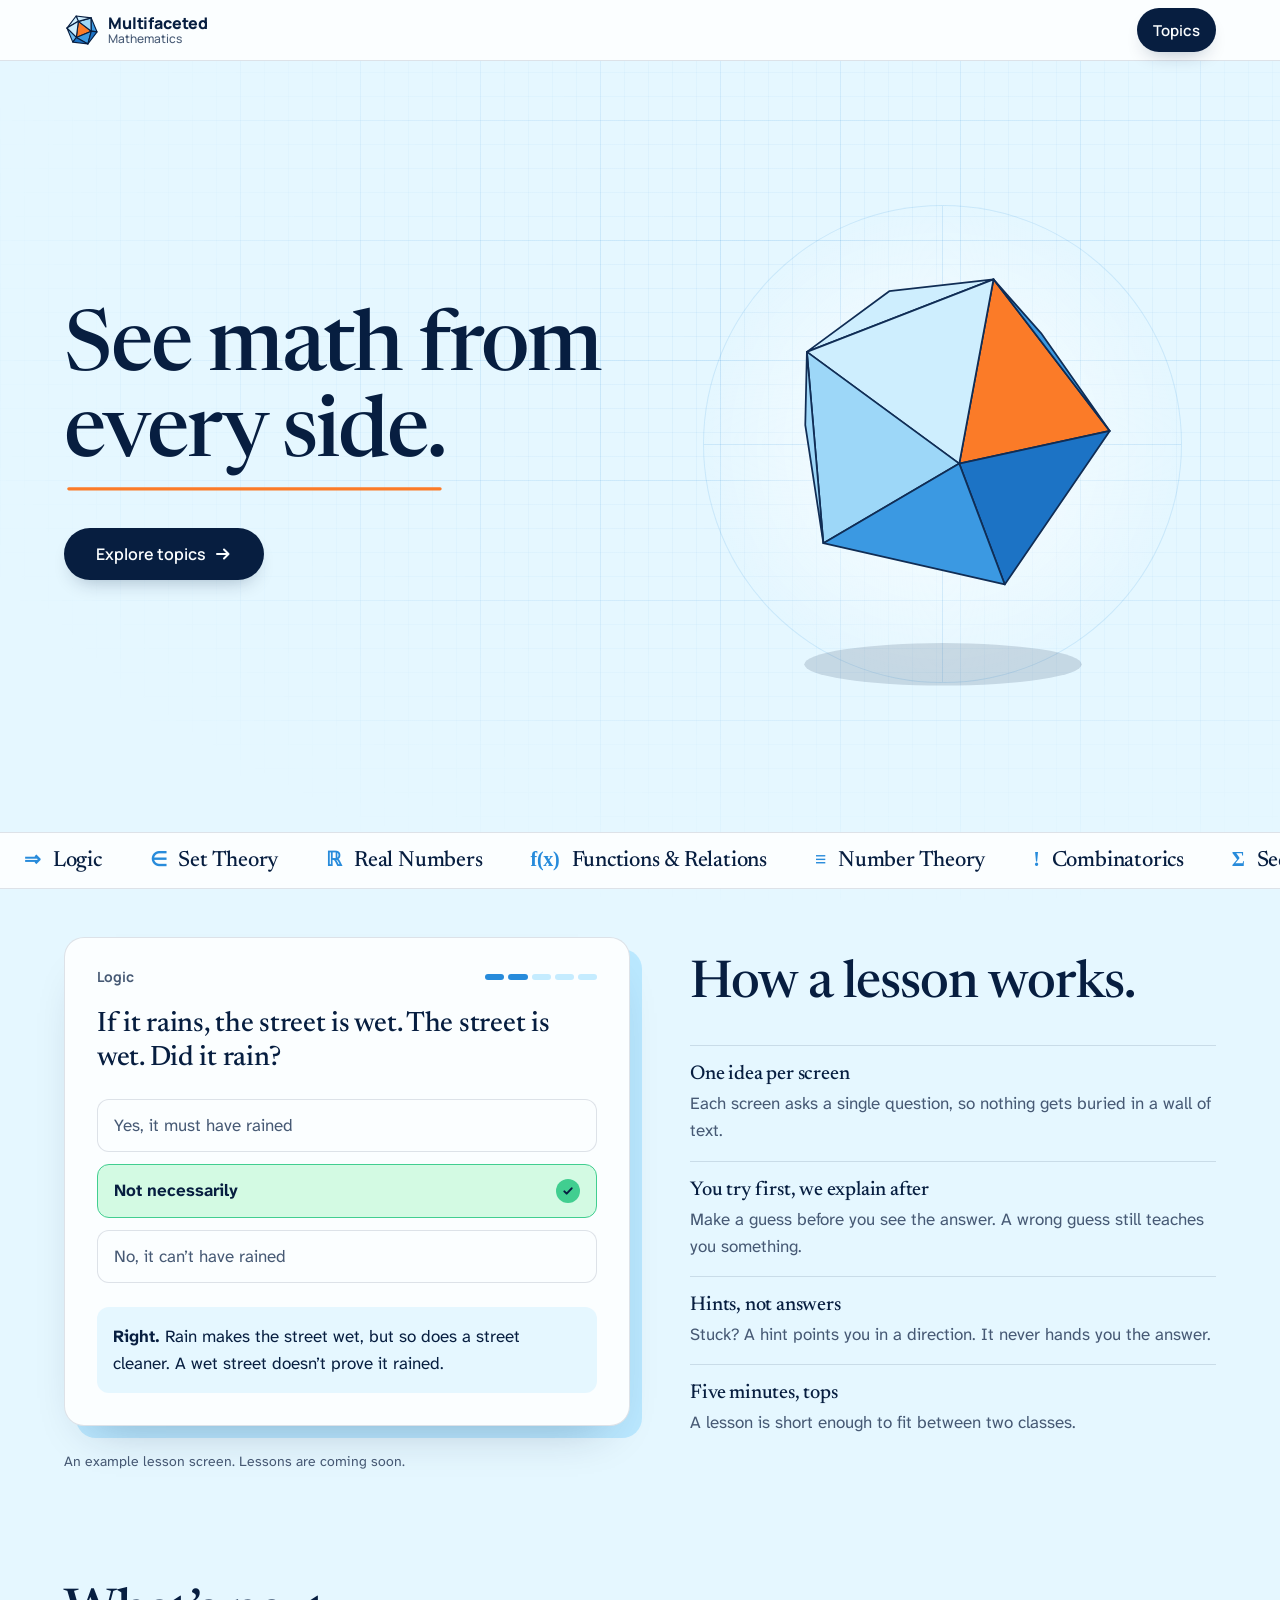
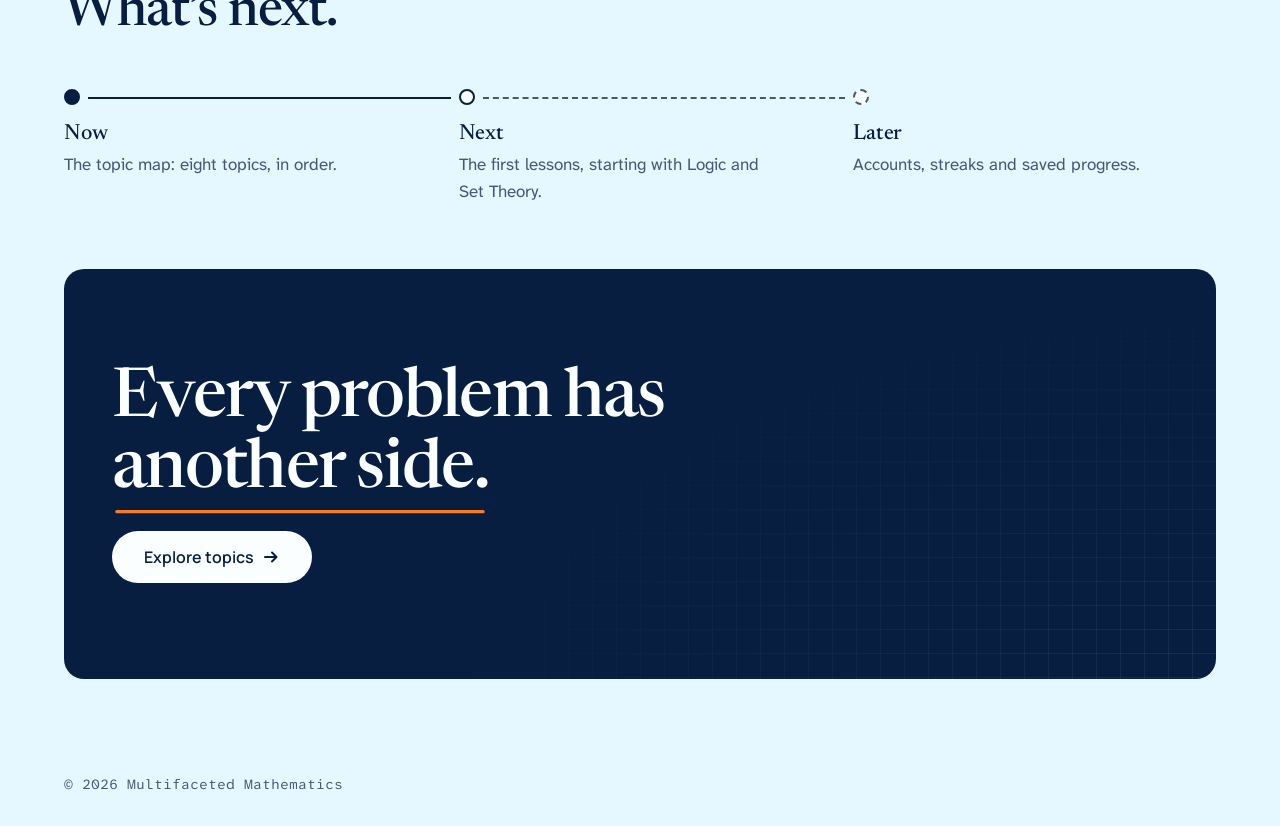
==== commit fee478db: "Add full-width header and topic ticker, drop taglines Replace the floating nav capsule with a full-w" ====
--- a/index.html
+++ b/index.html
@@ -43,9 +43,7 @@
           <span>See math from</span>
           <span class="every">every side.<svg class="curve" viewBox="0 0 240 20" aria-hidden="true" focusable="false"><path pathLength="1" d="M3 10 H237"/></svg></span>
         </h1>
-        <p class="hero__sub">Interactive math lessons for middle and high school, from logic and sets to calculus. Make a guess first, then see why.</p>
         <a class="btn" href="chapters.html"><span class="btn__face">Explore topics<svg class="btn__arrow" width="18" height="18" viewBox="0 0 18 18" fill="none" stroke="currentColor" stroke-width="2" stroke-linecap="round" stroke-linejoin="round" aria-hidden="true" focusable="false"><path d="M3 9h11M10 4.5 14.5 9 10 13.5"/></svg></span></a>
-        <p class="hero__note"><svg width="16" height="16" viewBox="0 0 16 16" fill="none" stroke="currentColor" stroke-width="2" stroke-linecap="round" stroke-linejoin="round" aria-hidden="true" focusable="false"><path d="m3 8.5 3.2 3.2L13 4.8"/></svg>No account needed. First lessons are on the way.</p>
       </div>
 
       <div class="hero__stage">
@@ -55,10 +53,34 @@
       </div>
     </section>
 
+    <div class="ticker" role="group" aria-label="The eight topics">
+      <div class="ticker__lane">
+        <ul class="ticker__track" role="list">
+          <li><span class="ticker__sym" aria-hidden="true">⇒</span>Logic</li>
+          <li><span class="ticker__sym" aria-hidden="true">∈</span>Set Theory</li>
+          <li><span class="ticker__sym" aria-hidden="true">ℝ</span>Real Numbers</li>
+          <li><span class="ticker__sym" aria-hidden="true">f(x)</span>Functions &amp; Relations</li>
+          <li><span class="ticker__sym" aria-hidden="true">≡</span>Number Theory</li>
+          <li><span class="ticker__sym" aria-hidden="true">!</span>Combinatorics</li>
+          <li><span class="ticker__sym" aria-hidden="true">Σ</span>Sequences &amp; Series</li>
+          <li><span class="ticker__sym" aria-hidden="true">∫</span>Calculus Basics</li>
+        </ul>
+        <ul class="ticker__track" role="list" aria-hidden="true">
+          <li><span class="ticker__sym" aria-hidden="true">⇒</span>Logic</li>
+          <li><span class="ticker__sym" aria-hidden="true">∈</span>Set Theory</li>
+          <li><span class="ticker__sym" aria-hidden="true">ℝ</span>Real Numbers</li>
+          <li><span class="ticker__sym" aria-hidden="true">f(x)</span>Functions &amp; Relations</li>
+          <li><span class="ticker__sym" aria-hidden="true">≡</span>Number Theory</li>
+          <li><span class="ticker__sym" aria-hidden="true">!</span>Combinatorics</li>
+          <li><span class="ticker__sym" aria-hidden="true">Σ</span>Sequences &amp; Series</li>
+          <li><span class="ticker__sym" aria-hidden="true">∫</span>Calculus Basics</li>
+        </ul>
+      </div>
+    </div>
+
     <section class="how" id="how" aria-labelledby="how-title">
       <div class="how__text">
         <h2 id="how-title">How a lesson works.</h2>
-        <p class="how__lead">Short screens. You think first, then we explain.</p>
         <ul class="principles" role="list">
           <li>
             <h3>One idea per screen</h3>
@@ -101,7 +123,6 @@
 
     <section class="next" id="next" aria-labelledby="next-title">
       <h2 id="next-title">What’s next.</h2>
-      <p class="next__lead">No accounts yet, on purpose. First we make the lessons good.</p>
       <ol class="roadmap">
         <li class="stage stage--now">
           <h3>Now</h3>
@@ -121,7 +142,6 @@
     <section class="closing" aria-labelledby="closing-title">
       <div class="closing__panel">
         <h2 id="closing-title">Every problem has <span class="every">another side.<svg class="curve" viewBox="0 0 240 20" aria-hidden="true" focusable="false"><path pathLength="1" d="M3 10 H237"/></svg></span></h2>
-        <p>Eight topics, in the order they build on each other.</p>
         <a class="btn btn--light" href="chapters.html"><span class="btn__face">Explore topics<svg class="btn__arrow" width="18" height="18" viewBox="0 0 18 18" fill="none" stroke="currentColor" stroke-width="2" stroke-linecap="round" stroke-linejoin="round" aria-hidden="true" focusable="false"><path d="M3 9h11M10 4.5 14.5 9 10 13.5"/></svg></span></a>
       </div>
     </section>
--- a/css/tokens.css
+++ b/css/tokens.css
@@ -15,7 +15,6 @@
   --color-correct: oklch(76% 0.15 160);
   --color-wrong: oklch(64% 0.2 20);
   --color-correct-bg: oklch(95% 0.05 160);
-  --color-on-ink-soft: oklch(85% 0.03 230);
   --color-line-on-ink: oklch(99.5% 0.004 230 / 0.07);
 
   /* graph-paper lines, hairlines, soft shadows */
--- a/css/styles.css
+++ b/css/styles.css
@@ -1,5 +1,5 @@
 /* Hallmark · macrostructure: Marquee Hero + sheet · tone: refined, confident · anchor hue: 248 (sky blue)
- * theme: custom · axes: light / geometric-sans / cool · nav: N5 floating pill · footer: single © line */
+ * theme: custom · axes: light / geometric-sans / cool · nav: full-width top bar · footer: single © line */
 
 *,
 *::before,
@@ -11,7 +11,7 @@
   -webkit-text-size-adjust: 100%;
   overflow-x: clip;
   scroll-behavior: smooth;
-  scroll-padding-top: 6rem;
+  scroll-padding-top: 5rem;
 }
 
 body {
@@ -143,20 +143,21 @@
 
 .nav {
   position: fixed;
-  top: var(--space-3);
-  inset-inline: var(--space-4);
+  inset: 0 0 auto;
   z-index: 10;
   display: flex;
   align-items: center;
   justify-content: space-between;
   gap: var(--space-2);
-  max-width: 42rem;
-  margin-inline: auto;
-  padding: var(--space-2) var(--space-2) var(--space-2) var(--space-4);
+  padding: var(--space-2) max(var(--space-6), calc((100% - 75rem) / 2 + var(--space-6)));
   background: var(--color-sheet);
-  border: var(--rule) solid var(--color-hairline);
-  border-radius: var(--radius-pill);
-  box-shadow: 0 12px 28px -14px var(--color-shadow-strong);
+  border-bottom: var(--rule) solid var(--color-hairline);
+}
+
+@media (max-width: 40rem) {
+  .nav {
+    padding-inline: var(--space-4);
+  }
 }
 
 .brand {
@@ -205,7 +206,7 @@
   max-width: 75rem;
   min-height: min(100svh, 52rem);
   margin-inline: auto;
-  padding: 7.5rem var(--space-6) var(--space-12);
+  padding: 6.5rem var(--space-6) var(--space-12);
 }
 
 .hero__title {
@@ -213,6 +214,7 @@
   font-weight: 500;
   line-height: 1.02;
   letter-spacing: -0.025em;
+  margin-bottom: var(--space-12);
 }
 
 .hero__title > span {
@@ -249,27 +251,6 @@
   to {
     stroke-dashoffset: 0;
   }
-}
-
-.hero__sub {
-  max-width: 34ch;
-  margin: var(--space-12) 0 var(--space-8);
-  color: var(--color-ink-soft);
-  font-size: var(--text-lead);
-}
-
-.hero__note {
-  display: flex;
-  align-items: center;
-  gap: var(--space-2);
-  margin-top: var(--space-4);
-  color: var(--color-ink-soft);
-  font-size: var(--text-sm);
-}
-
-.hero__note svg {
-  flex: none;
-  color: var(--color-sky-deep);
 }
 
 /* the stage: a lit circle with axes behind the shape */
@@ -324,6 +305,55 @@
   box-shadow: 0 8px 18px -12px var(--color-shadow-strong);
 }
 
+/* ---------- ticker: the eight topics, scrolling ---------- */
+
+.ticker {
+  overflow: hidden;
+  background: var(--color-sheet);
+  border-block: var(--rule) solid var(--color-hairline);
+}
+
+.ticker__lane {
+  display: flex;
+  width: max-content;
+  animation: ticker 45s linear infinite;
+}
+
+.ticker:hover .ticker__lane {
+  animation-play-state: paused;
+}
+
+.ticker__track {
+  display: flex;
+  flex: none;
+  gap: var(--space-12);
+  justify-content: space-around;
+  min-width: 100vw;
+  margin: 0;
+  padding: var(--space-4) var(--space-6);
+  list-style: none;
+}
+
+.ticker__track li {
+  display: flex;
+  align-items: baseline;
+  gap: var(--space-3);
+  font: 500 1.375rem / 1 var(--font-display);
+  letter-spacing: -0.01em;
+  white-space: nowrap;
+}
+
+.ticker__sym {
+  color: var(--color-sky-deep);
+  font: 700 1.25rem / 1 var(--font-math);
+}
+
+@keyframes ticker {
+  to {
+    transform: translateX(-50%);
+  }
+}
+
 /* ---------- topics ---------- */
 
 .topics,
@@ -347,15 +377,6 @@
   font-weight: 500;
   line-height: 1.08;
   letter-spacing: -0.02em;
-}
-
-.topics__head p,
-.how__lead,
-.next__lead {
-  max-width: 44ch;
-  margin-top: var(--space-3);
-  color: var(--color-ink-soft);
-  font-size: var(--text-lead);
 }
 
 .topics__grid {
@@ -753,11 +774,6 @@
   animation: none;
 }
 
-.closing p {
-  color: var(--color-on-ink-soft);
-  font-size: var(--text-lead);
-}
-
 .btn--light {
   color: var(--color-ink);
 }
@@ -825,7 +841,7 @@
 /* the topics grid as its own page: clear the fixed nav */
 
 .topics--page {
-  padding-top: 7.5rem;
+  padding-top: 6.5rem;
 }
 
 /* ---------- footer ---------- */
@@ -844,7 +860,7 @@
   .hero {
     grid-template-columns: minmax(0, 1fr);
     min-height: 0;
-    padding-top: 6.5rem;
+    padding-top: 5.5rem;
   }
 
   body::before {
@@ -863,6 +879,21 @@
     animation: none;
   }
 
+  .ticker__lane {
+    width: auto;
+    animation: none;
+  }
+
+  .ticker__track {
+    flex-wrap: wrap;
+    justify-content: center;
+    min-width: 0;
+  }
+
+  .ticker__track[aria-hidden] {
+    display: none;
+  }
+
   .btn__face,
   .btn__arrow {
     transition: none;
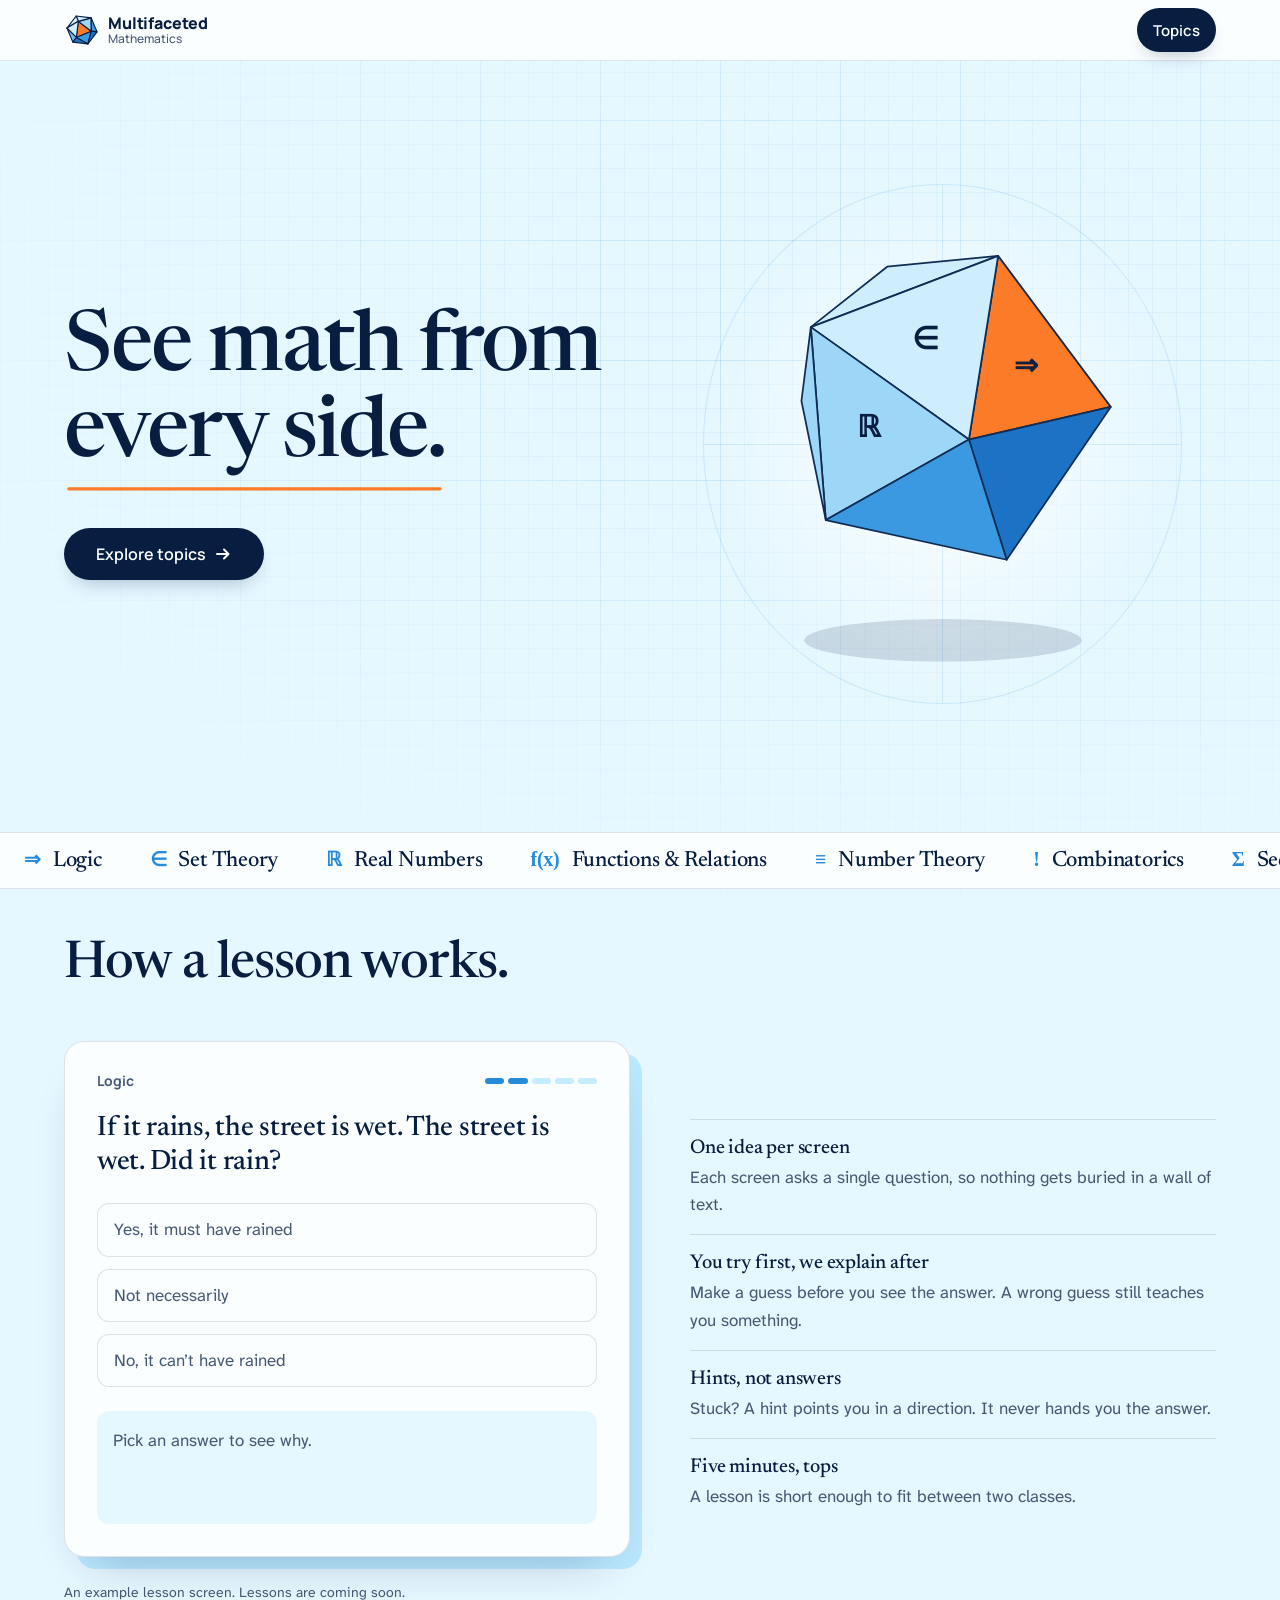
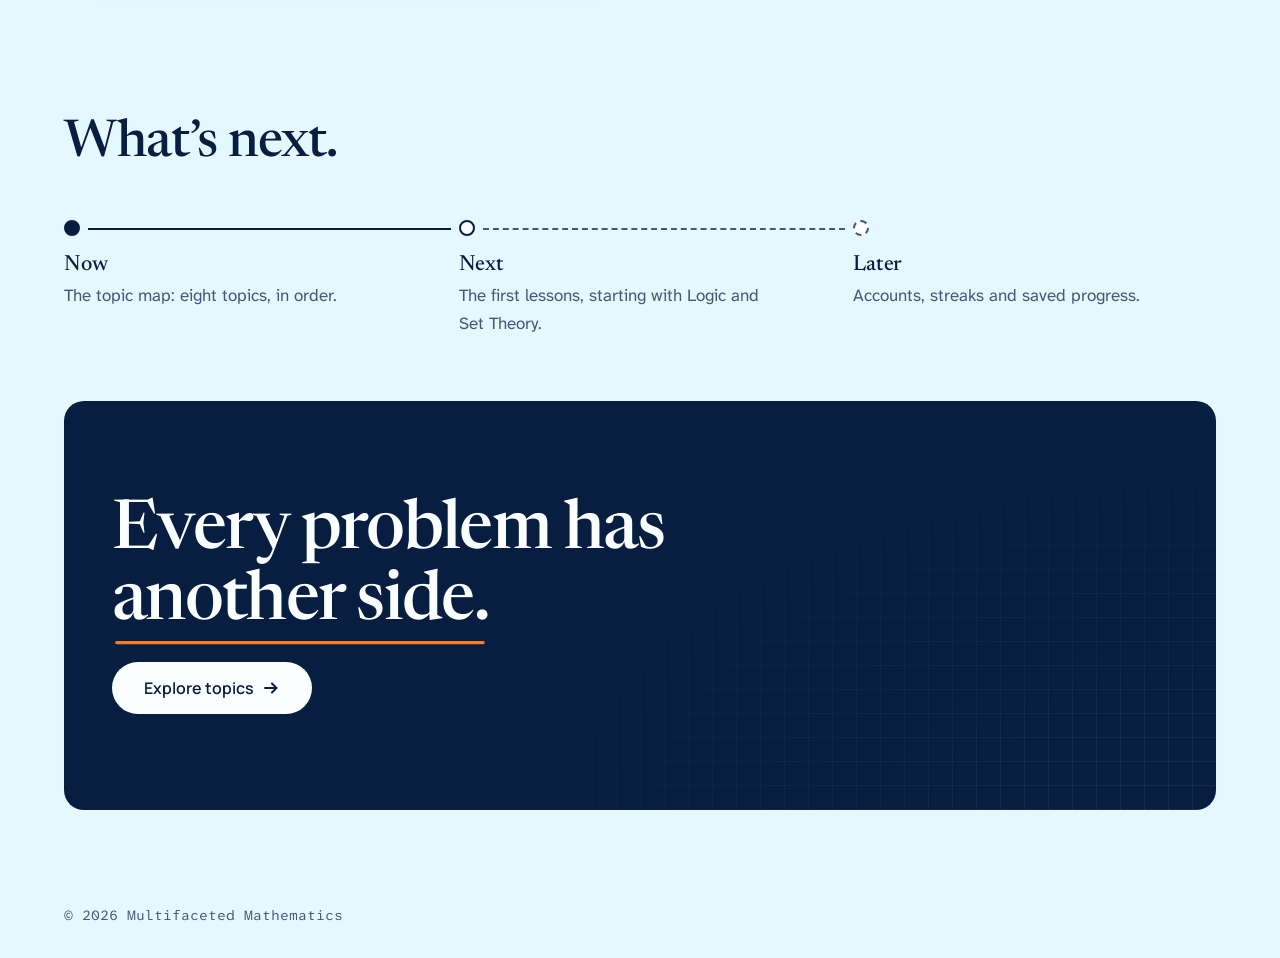
==== commit 036a3daf: "Make the lesson card playable and the solid a topic map The example lesson card now takes a guess: e" ====
--- a/index.html
+++ b/index.html
@@ -56,31 +56,59 @@
     <div class="ticker" role="group" aria-label="The eight topics">
       <div class="ticker__lane">
         <ul class="ticker__track" role="list">
-          <li><span class="ticker__sym" aria-hidden="true">⇒</span>Logic</li>
-          <li><span class="ticker__sym" aria-hidden="true">∈</span>Set Theory</li>
-          <li><span class="ticker__sym" aria-hidden="true">ℝ</span>Real Numbers</li>
-          <li><span class="ticker__sym" aria-hidden="true">f(x)</span>Functions &amp; Relations</li>
-          <li><span class="ticker__sym" aria-hidden="true">≡</span>Number Theory</li>
-          <li><span class="ticker__sym" aria-hidden="true">!</span>Combinatorics</li>
-          <li><span class="ticker__sym" aria-hidden="true">Σ</span>Sequences &amp; Series</li>
-          <li><span class="ticker__sym" aria-hidden="true">∫</span>Calculus Basics</li>
+          <li data-topic="0"><span class="ticker__sym" aria-hidden="true">⇒</span>Logic</li>
+          <li data-topic="1"><span class="ticker__sym" aria-hidden="true">∈</span>Set Theory</li>
+          <li data-topic="2"><span class="ticker__sym" aria-hidden="true">ℝ</span>Real Numbers</li>
+          <li data-topic="3"><span class="ticker__sym" aria-hidden="true">f(x)</span>Functions &amp; Relations</li>
+          <li data-topic="4"><span class="ticker__sym" aria-hidden="true">≡</span>Number Theory</li>
+          <li data-topic="5"><span class="ticker__sym" aria-hidden="true">!</span>Combinatorics</li>
+          <li data-topic="6"><span class="ticker__sym" aria-hidden="true">Σ</span>Sequences &amp; Series</li>
+          <li data-topic="7"><span class="ticker__sym" aria-hidden="true">∫</span>Calculus Basics</li>
         </ul>
         <ul class="ticker__track" role="list" aria-hidden="true">
-          <li><span class="ticker__sym" aria-hidden="true">⇒</span>Logic</li>
-          <li><span class="ticker__sym" aria-hidden="true">∈</span>Set Theory</li>
-          <li><span class="ticker__sym" aria-hidden="true">ℝ</span>Real Numbers</li>
-          <li><span class="ticker__sym" aria-hidden="true">f(x)</span>Functions &amp; Relations</li>
-          <li><span class="ticker__sym" aria-hidden="true">≡</span>Number Theory</li>
-          <li><span class="ticker__sym" aria-hidden="true">!</span>Combinatorics</li>
-          <li><span class="ticker__sym" aria-hidden="true">Σ</span>Sequences &amp; Series</li>
-          <li><span class="ticker__sym" aria-hidden="true">∫</span>Calculus Basics</li>
+          <li data-topic="0"><span class="ticker__sym" aria-hidden="true">⇒</span>Logic</li>
+          <li data-topic="1"><span class="ticker__sym" aria-hidden="true">∈</span>Set Theory</li>
+          <li data-topic="2"><span class="ticker__sym" aria-hidden="true">ℝ</span>Real Numbers</li>
+          <li data-topic="3"><span class="ticker__sym" aria-hidden="true">f(x)</span>Functions &amp; Relations</li>
+          <li data-topic="4"><span class="ticker__sym" aria-hidden="true">≡</span>Number Theory</li>
+          <li data-topic="5"><span class="ticker__sym" aria-hidden="true">!</span>Combinatorics</li>
+          <li data-topic="6"><span class="ticker__sym" aria-hidden="true">Σ</span>Sequences &amp; Series</li>
+          <li data-topic="7"><span class="ticker__sym" aria-hidden="true">∫</span>Calculus Basics</li>
         </ul>
       </div>
     </div>
 
     <section class="how" id="how" aria-labelledby="how-title">
+      <div class="how__head">
+        <h2 id="how-title">How a lesson works.</h2>
+      </div>
+
+      <figure class="how__figure lesson">
+        <div class="lesson__stack">
+          <div class="lesson__card">
+            <div class="lesson__top">
+              <span class="lesson__topic">Logic</span>
+              <span class="lesson__progress" role="img" aria-label="Question 2 of 5"><span class="is-done"></span><span class="is-done"></span><span></span><span></span><span></span></span>
+            </div>
+            <p class="lesson__q">If it rains, the street is wet. The street is wet. Did it rain?</p>
+            <ul class="lesson__options" role="list">
+              <li><button class="option" type="button" aria-pressed="false" data-note="0">Yes, it must have rained<span class="option__icon" aria-hidden="true" hidden><svg viewBox="0 0 24 24" fill="none" stroke="currentColor" stroke-width="3" stroke-linecap="round" stroke-linejoin="round"><path d="m7 7 10 10M17 7 7 17"/></svg></span></button></li>
+              <li><button class="option" type="button" aria-pressed="false" data-note="1" data-correct>Not necessarily<span class="option__icon" aria-hidden="true" hidden><svg viewBox="0 0 24 24" fill="none" stroke="currentColor" stroke-width="3" stroke-linecap="round" stroke-linejoin="round"><path d="m6.5 12.5 3.5 3.5 7.5-8"/></svg></span></button></li>
+              <li><button class="option" type="button" aria-pressed="false" data-note="2">No, it can’t have rained<span class="option__icon" aria-hidden="true" hidden><svg viewBox="0 0 24 24" fill="none" stroke="currentColor" stroke-width="3" stroke-linecap="round" stroke-linejoin="round"><path d="m7 7 10 10M17 7 7 17"/></svg></span></button></li>
+            </ul>
+            <div class="lesson__explain" aria-hidden="true">
+              <p class="explain is-on">Pick an answer to see why.</p>
+              <p class="explain"><strong>Not quite.</strong> That turns the rule around. Rain makes the street wet, but a wet street can come from other things, like a street cleaner.</p>
+              <p class="explain"><strong>Right.</strong> Rain makes the street wet, but so does a street cleaner. A wet street doesn’t prove it rained.</p>
+              <p class="explain"><strong>Not quite.</strong> Rain could still be the cause. A wet street fits rain, it just doesn’t prove it.</p>
+            </div>
+            <p class="sr-only" role="status" id="lesson-status"></p>
+          </div>
+        </div>
+        <figcaption>An example lesson screen. Lessons are coming soon.</figcaption>
+      </figure>
+
       <div class="how__text">
-        <h2 id="how-title">How a lesson works.</h2>
         <ul class="principles" role="list">
           <li>
             <h3>One idea per screen</h3>
@@ -100,25 +128,6 @@
           </li>
         </ul>
       </div>
-
-      <figure class="how__figure lesson">
-        <div class="lesson__stack">
-          <div class="lesson__card">
-            <div class="lesson__top">
-              <span class="lesson__topic">Logic</span>
-              <span class="lesson__progress" role="img" aria-label="Question 2 of 5"><span class="is-done"></span><span class="is-done"></span><span></span><span></span><span></span></span>
-            </div>
-            <p class="lesson__q">If it rains, the street is wet. The street is wet. Did it rain?</p>
-            <ul class="lesson__options" role="list">
-              <li class="option">Yes, it must have rained</li>
-              <li class="option is-picked">Not necessarily<span class="option__icon" aria-hidden="true"><svg viewBox="0 0 24 24" fill="none" stroke="currentColor" stroke-width="3" stroke-linecap="round" stroke-linejoin="round"><path d="m6.5 12.5 3.5 3.5 7.5-8"/></svg></span><span class="sr-only">(selected, correct)</span></li>
-              <li class="option">No, it can’t have rained</li>
-            </ul>
-            <p class="lesson__explain"><strong>Right.</strong> Rain makes the street wet, but so does a street cleaner. A wet street doesn’t prove it rained.</p>
-          </div>
-        </div>
-        <figcaption>An example lesson screen. Lessons are coming soon.</figcaption>
-      </figure>
     </section>
 
     <section class="next" id="next" aria-labelledby="next-title">
--- a/css/tokens.css
+++ b/css/tokens.css
@@ -15,6 +15,7 @@
   --color-correct: oklch(76% 0.15 160);
   --color-wrong: oklch(64% 0.2 20);
   --color-correct-bg: oklch(95% 0.05 160);
+  --color-wrong-bg: oklch(95% 0.04 20);
   --color-line-on-ink: oklch(99.5% 0.004 230 / 0.07);
 
   /* graph-paper lines, hairlines, soft shadows */
--- a/css/styles.css
+++ b/css/styles.css
@@ -305,6 +305,24 @@
   box-shadow: 0 8px 18px -12px var(--color-shadow-strong);
 }
 
+.stage__readout:empty,
+.stage__readout[hidden] {
+  display: block;
+  visibility: hidden;
+  min-height: 2.5rem;
+}
+
+.stage__readout a {
+  color: inherit;
+  text-underline-offset: 0.25em;
+}
+
+.stage__readout a:focus-visible {
+  outline: 3px solid var(--color-sky-deep);
+  outline-offset: 3px;
+  border-radius: var(--radius-md);
+}
+
 /* ---------- ticker: the eight topics, scrolling ---------- */
 
 .ticker {
@@ -343,14 +361,28 @@
   white-space: nowrap;
 }
 
+.ticker__track li {
+  border-radius: var(--radius-md);
+  transition: background-color var(--dur-fast) var(--ease-out), box-shadow var(--dur-fast) var(--ease-out);
+}
+
+.ticker__track li.is-active {
+  background: var(--color-paper);
+  box-shadow: 0 0 0 0.5rem var(--color-paper), 0 0 0 calc(0.5rem + 1px) var(--color-sky-deep);
+}
+
 .ticker__sym {
   color: var(--color-sky-deep);
   font: 700 1.25rem / 1 var(--font-math);
 }
 
 @keyframes ticker {
+  from {
+    transform: translateX(-50%);
+  }
+
   to {
-    transform: translateX(-50%);
+    transform: translateX(0);
   }
 }
 
@@ -407,6 +439,11 @@
   padding: var(--space-8);
 }
 
+.topic:target {
+  outline: 3px solid var(--color-sky-deep);
+  outline-offset: 3px;
+}
+
 .topic:nth-child(1) { --tile: var(--color-accent); }
 .topic:nth-child(2),
 .topic:nth-child(6),
@@ -499,19 +536,23 @@
   align-items: center;
 }
 
+.how__head {
+  grid-column: 1 / -1;
+}
+
 .how__figure {
   grid-column: 1;
-  grid-row: 1;
+  grid-row: 2;
   margin: 0;
 }
 
 .how__text {
   grid-column: 2;
-  grid-row: 1;
+  grid-row: 2;
 }
 
 .principles {
-  margin: var(--space-8) 0 0;
+  margin: 0;
   padding: 0;
   list-style: none;
 }
@@ -609,12 +650,43 @@
   align-items: center;
   justify-content: space-between;
   gap: var(--space-3);
+  width: 100%;
   min-height: 3rem;
   padding: var(--space-3) var(--space-4);
   color: var(--color-ink-soft);
+  font: inherit;
+  text-align: left;
+  cursor: pointer;
   background: var(--color-sheet);
   border: var(--rule) solid var(--color-hairline);
   border-radius: var(--radius-md);
+  -webkit-tap-highlight-color: transparent;
+  transition: border-color var(--dur-fast) var(--ease-out), transform var(--dur-fast) var(--ease-out);
+}
+
+.option:hover {
+  color: var(--color-ink);
+  border-color: var(--color-sky-deep);
+}
+
+.option:active {
+  transform: scale(0.99);
+}
+
+.option:focus-visible {
+  outline: 3px solid var(--color-sky-deep);
+  outline-offset: 3px;
+}
+
+.option.is-wrong {
+  color: var(--color-ink);
+  font-weight: 700;
+  background: var(--color-wrong-bg);
+  border-color: var(--color-wrong);
+}
+
+.option.is-wrong .option__icon {
+  background: var(--color-wrong);
 }
 
 .option.is-picked {
@@ -635,15 +707,38 @@
   border-radius: 50%;
 }
 
+.option__icon[hidden] {
+  display: none;
+}
+
 .option__icon svg {
   width: 1rem;
   height: 1rem;
 }
 
+/* every explanation shares one grid cell, so the card keeps the height of the longest one */
 .lesson__explain {
+  display: grid;
   padding: var(--space-4);
   background: var(--color-paper);
   border-radius: var(--radius-md);
+}
+
+.explain {
+  grid-area: 1 / 1;
+  opacity: 0;
+  visibility: hidden;
+  transition: opacity var(--dur-fast) var(--ease-out), visibility 0s linear var(--dur-fast);
+}
+
+.explain.is-on {
+  opacity: 1;
+  visibility: visible;
+  transition-delay: 0s;
+}
+
+.explain:first-child {
+  color: var(--color-ink-soft);
 }
 
 .how__figure figcaption {
@@ -890,6 +985,12 @@
     min-width: 0;
   }
 
+  .explain,
+  .option,
+  .ticker__track li {
+    transition: none;
+  }
+
   .ticker__track[aria-hidden] {
     display: none;
   }
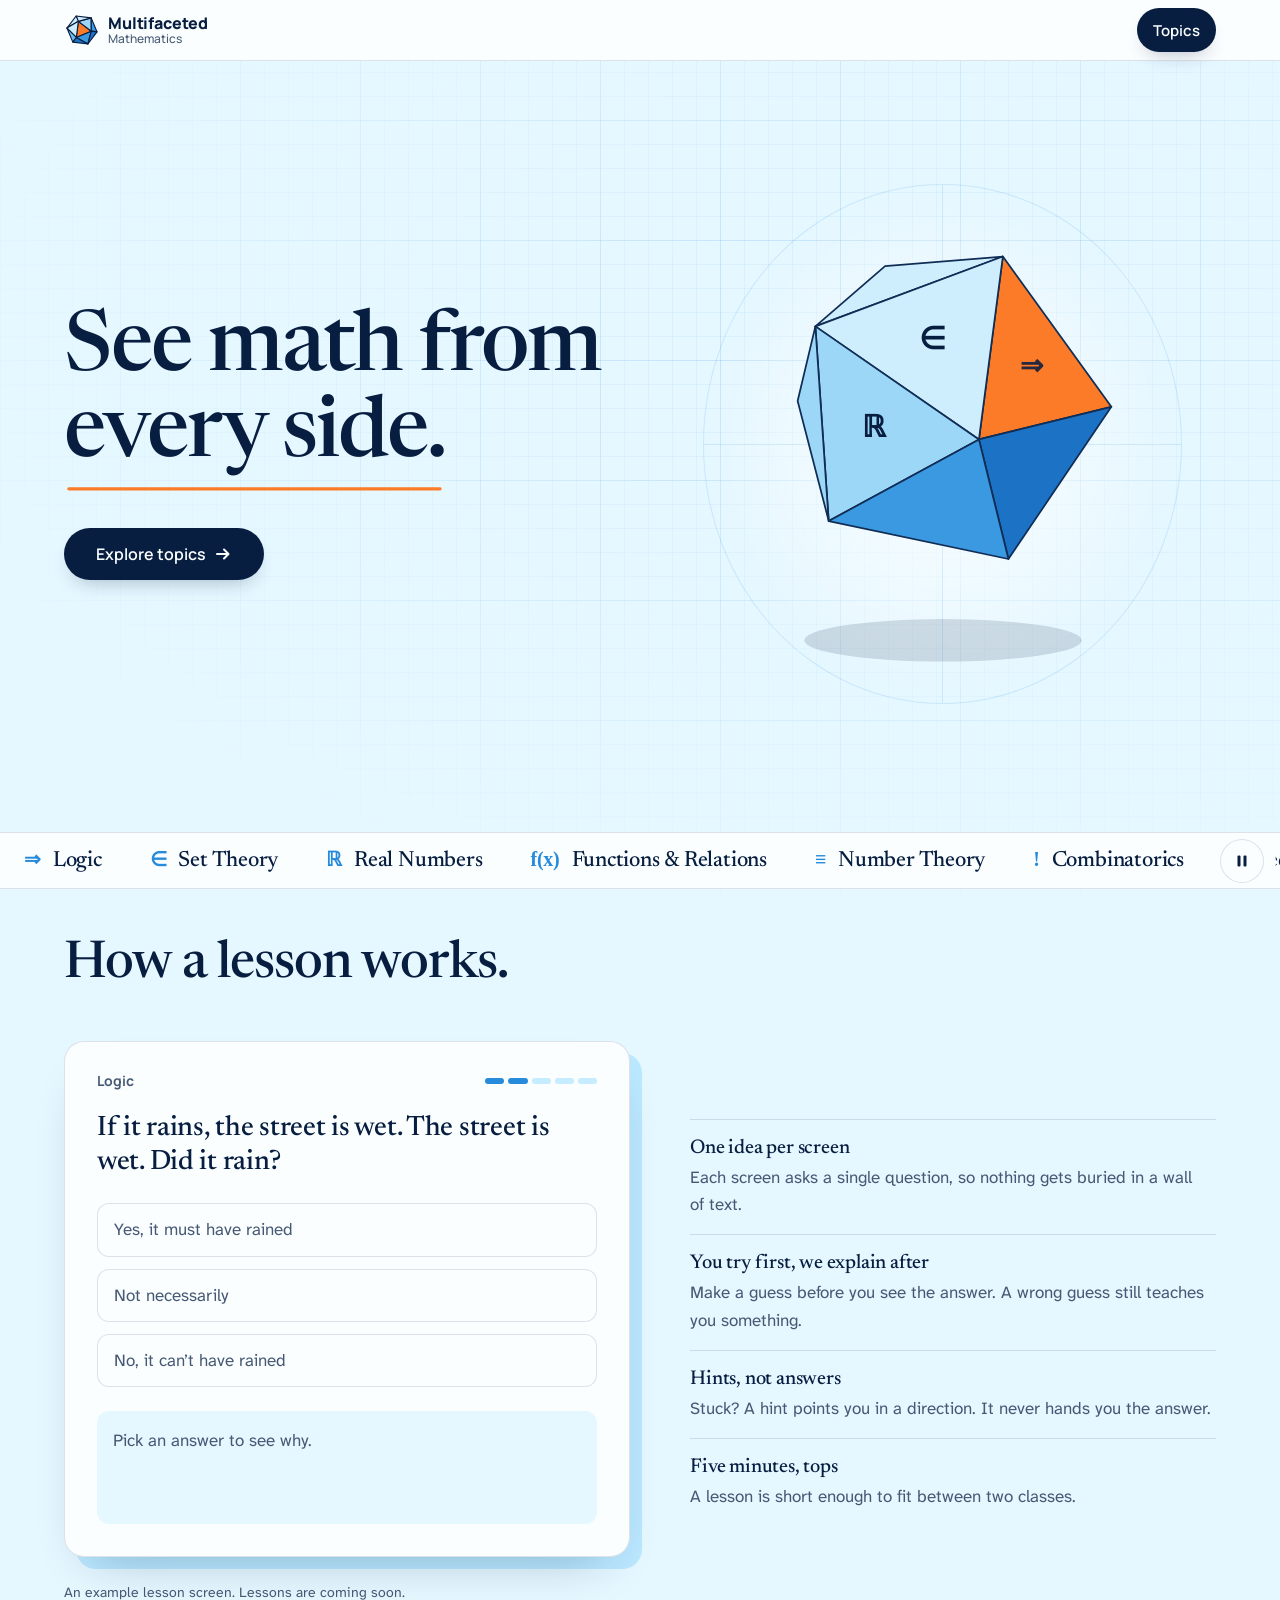
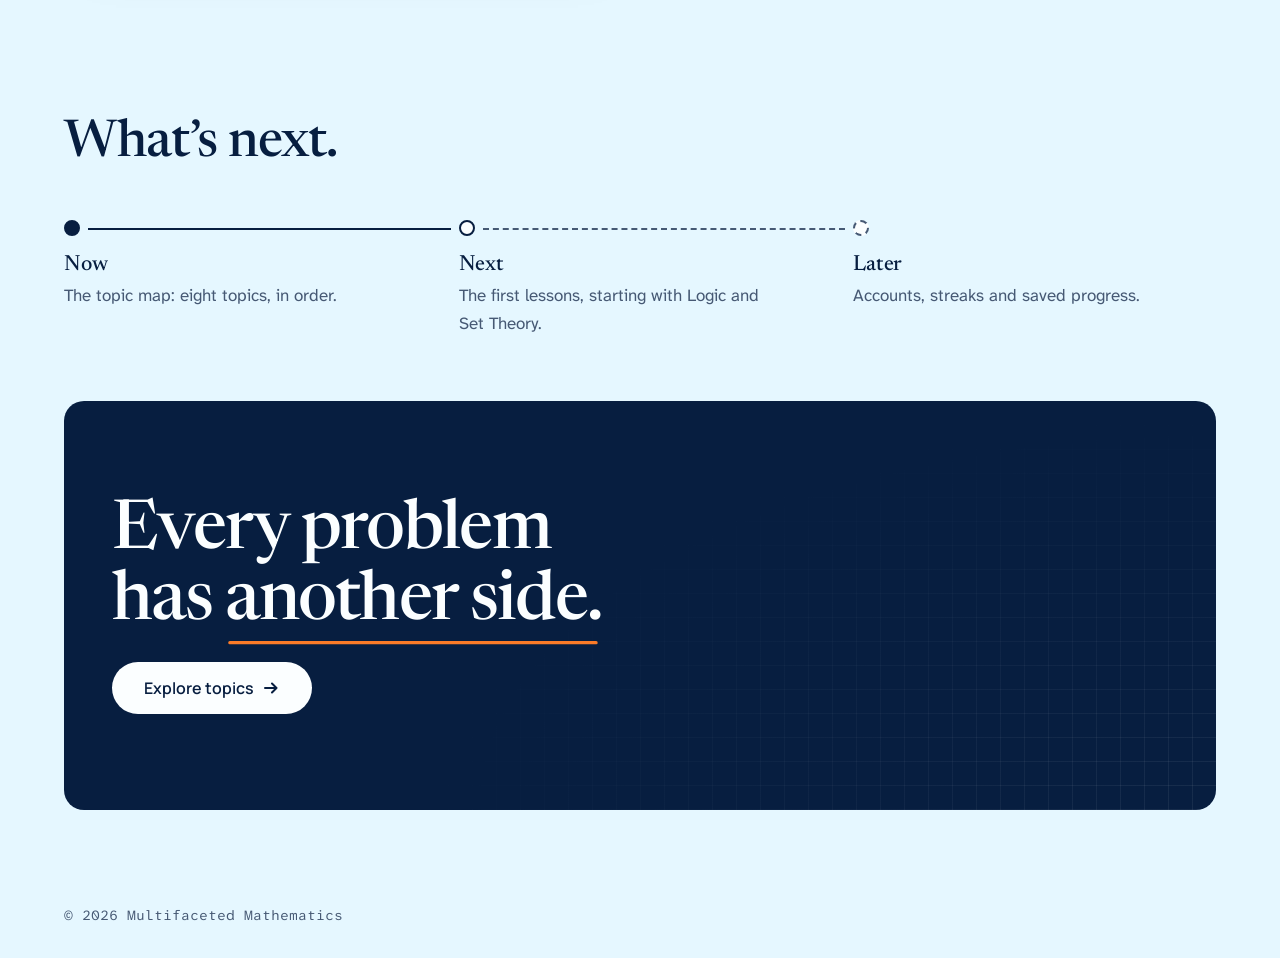
==== commit f5445736: "Harden the ticker and the solid for touch and keyboard Add a pause button to the ticker, let Enter o" ====
--- a/index.html
+++ b/index.html
@@ -48,12 +48,16 @@
 
       <div class="hero__stage">
         <div class="stage__ring" aria-hidden="true"></div>
-        <canvas id="ico" tabindex="0" role="img" aria-label="A 20-faced shape, an icosahedron. Drag it or use the arrow keys to turn it. Tap a face to see which branch of math it stands for."></canvas>
+        <canvas id="ico" tabindex="0" role="img" aria-label="A 20-faced shape, an icosahedron. Drag it or use the arrow keys to turn it. Tap a topic face, or press Enter to step through the eight topic faces and Escape to clear."></canvas>
         <p class="stage__readout" id="ico-readout" aria-live="polite" hidden></p>
       </div>
     </section>
 
     <div class="ticker" role="group" aria-label="The eight topics">
+      <button class="ticker__pause" type="button" aria-pressed="false" aria-label="Pause the scrolling topics">
+        <svg class="pause" viewBox="0 0 16 16" fill="currentColor" aria-hidden="true" focusable="false"><rect x="3.5" y="2.5" width="3" height="11" rx="1"/><rect x="9.5" y="2.5" width="3" height="11" rx="1"/></svg>
+        <svg class="play" viewBox="0 0 16 16" fill="currentColor" aria-hidden="true" focusable="false"><path d="M4.5 2.8v10.4a.6.6 0 0 0 .9.5l8.2-5.2a.6.6 0 0 0 0-1L5.4 2.3a.6.6 0 0 0-.9.5Z"/></svg>
+      </button>
       <div class="ticker__lane">
         <ul class="ticker__track" role="list">
           <li data-topic="0"><span class="ticker__sym" aria-hidden="true">⇒</span>Logic</li>
--- a/css/styles.css
+++ b/css/styles.css
@@ -49,6 +49,13 @@
 
 p {
   margin: 0;
+  text-wrap: pretty;
+}
+
+h1,
+h2,
+h3 {
+  text-wrap: balance;
 }
 
 /* ---------- buttons: solid pill, small lift on hover, press on click ---------- */
@@ -326,7 +333,9 @@
 /* ---------- ticker: the eight topics, scrolling ---------- */
 
 .ticker {
+  position: relative;
   overflow: hidden;
+  padding-block: var(--space-4);
   background: var(--color-sheet);
   border-block: var(--rule) solid var(--color-hairline);
 }
@@ -337,8 +346,52 @@
   animation: ticker 45s linear infinite;
 }
 
-.ticker:hover .ticker__lane {
+.ticker:hover .ticker__lane,
+.ticker.is-paused .ticker__lane {
   animation-play-state: paused;
+}
+
+.ticker__pause {
+  position: absolute;
+  top: 50%;
+  right: var(--space-4);
+  z-index: 1;
+  display: grid;
+  place-items: center;
+  width: 2.75rem;
+  height: 2.75rem;
+  padding: 0;
+  color: var(--color-ink);
+  cursor: pointer;
+  background: var(--color-sheet);
+  border: var(--rule) solid var(--color-hairline);
+  border-radius: var(--radius-pill);
+  box-shadow: 0 0 0 var(--space-3) var(--color-sheet);
+  transform: translateY(-50%);
+  -webkit-tap-highlight-color: transparent;
+}
+
+.ticker__pause:hover {
+  border-color: var(--color-sky-deep);
+}
+
+.ticker__pause:focus-visible {
+  outline: 3px solid var(--color-sky-deep);
+  outline-offset: 3px;
+}
+
+.ticker__pause svg {
+  width: 1rem;
+  height: 1rem;
+}
+
+.ticker__pause .play,
+.ticker__pause[aria-pressed="true"] .pause {
+  display: none;
+}
+
+.ticker__pause[aria-pressed="true"] .play {
+  display: block;
 }
 
 .ticker__track {
@@ -348,7 +401,7 @@
   justify-content: space-around;
   min-width: 100vw;
   margin: 0;
-  padding: var(--space-4) var(--space-6);
+  padding: 0 var(--space-6);
   list-style: none;
 }
 
@@ -991,6 +1044,10 @@
     transition: none;
   }
 
+  .ticker__pause {
+    display: none;
+  }
+
   .ticker__track[aria-hidden] {
     display: none;
   }
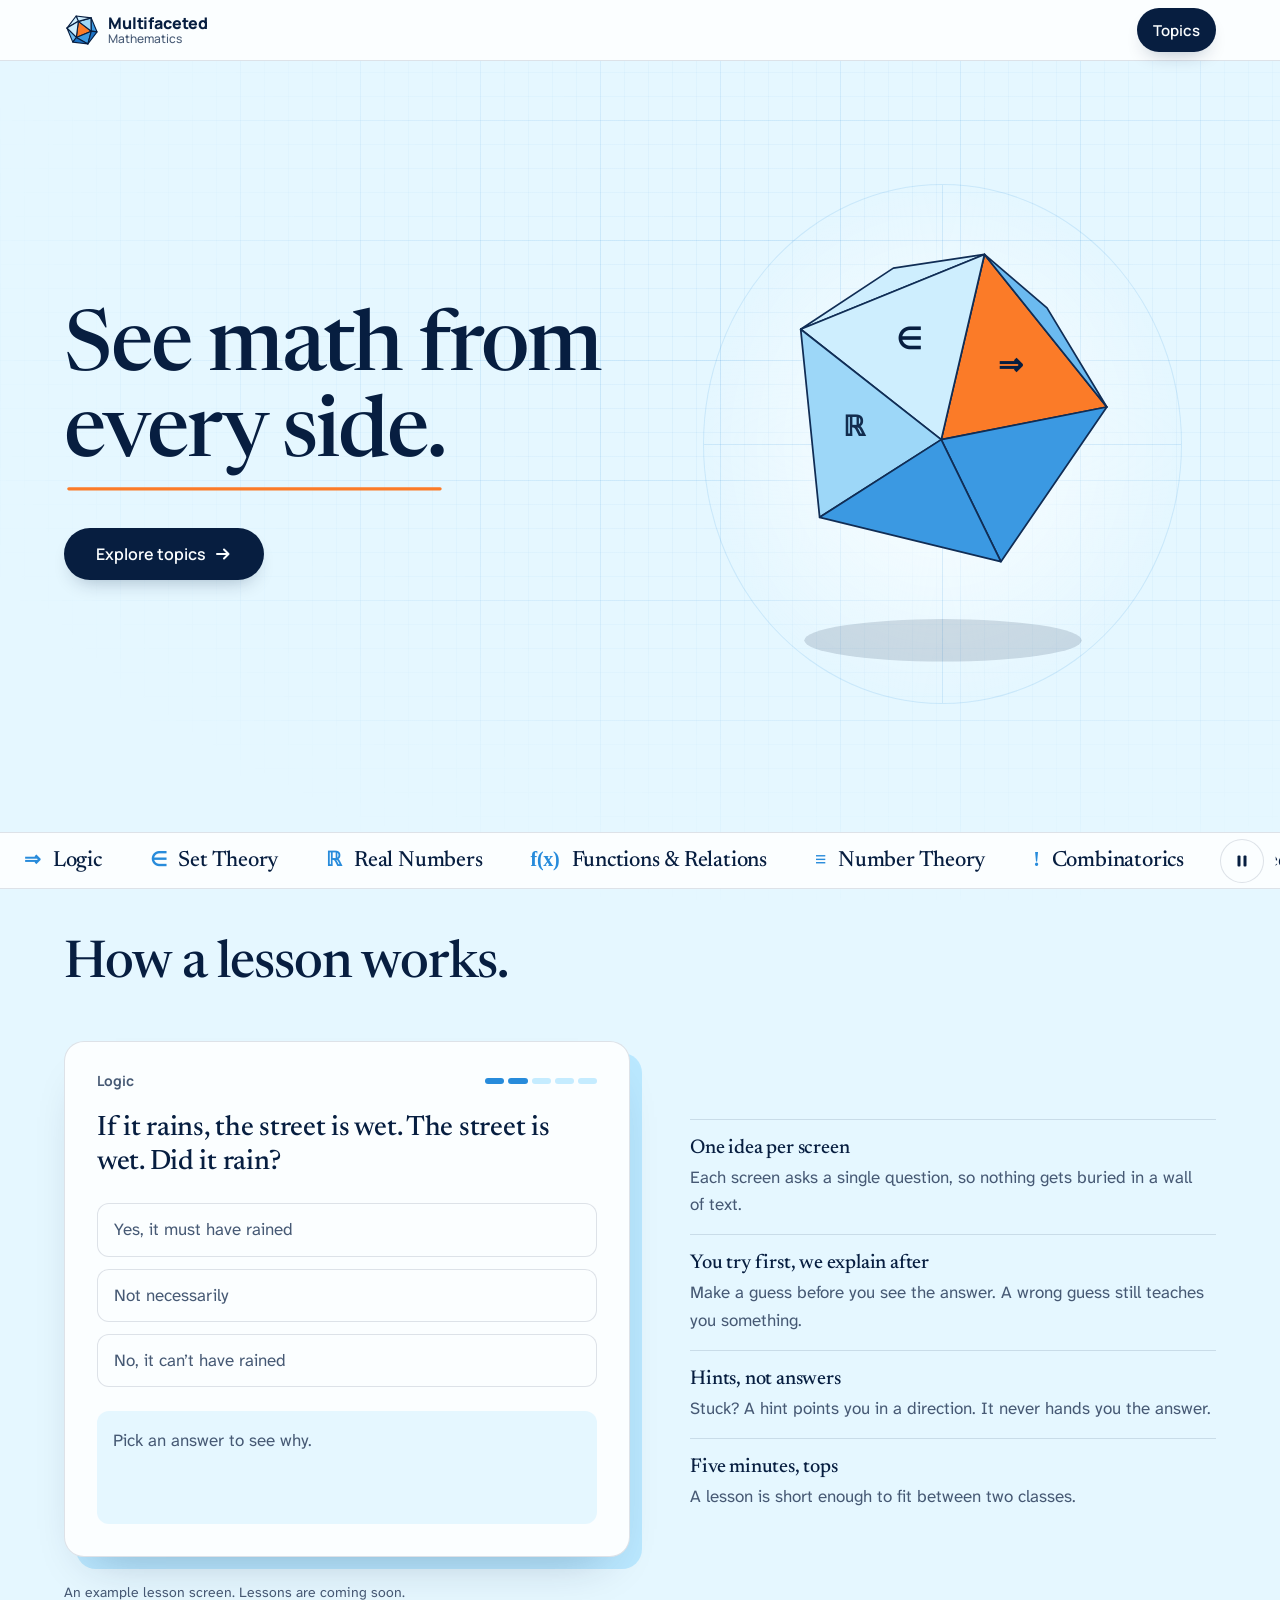
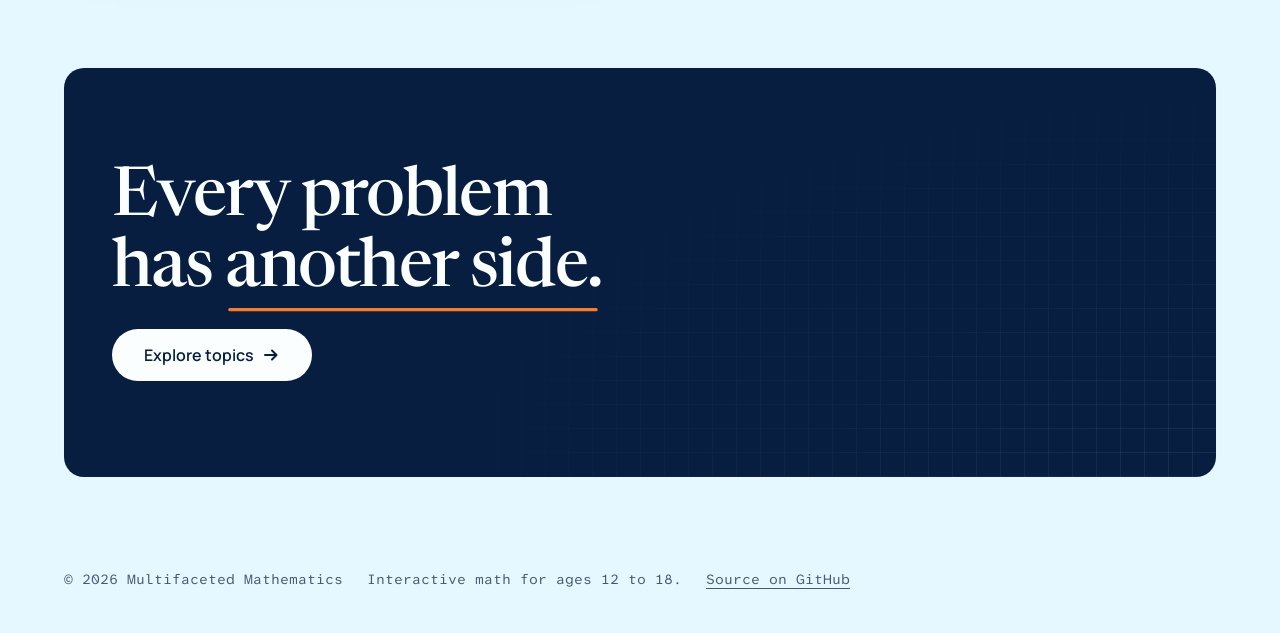
==== commit 1cac3157: "Finish the critique clean-up: drop the roadmap, add footer info Remove the Now/Next/Later section an" ====
--- a/index.html
+++ b/index.html
@@ -134,24 +134,6 @@
       </div>
     </section>
 
-    <section class="next" id="next" aria-labelledby="next-title">
-      <h2 id="next-title">What’s next.</h2>
-      <ol class="roadmap">
-        <li class="stage stage--now">
-          <h3>Now</h3>
-          <p>The topic map: eight topics, in order.</p>
-        </li>
-        <li class="stage">
-          <h3>Next</h3>
-          <p>The first lessons, starting with Logic and Set Theory.</p>
-        </li>
-        <li class="stage stage--later">
-          <h3>Later</h3>
-          <p>Accounts, streaks and saved progress.</p>
-        </li>
-      </ol>
-    </section>
-
     <section class="closing" aria-labelledby="closing-title">
       <div class="closing__panel">
         <h2 id="closing-title">Every problem has <span class="every">another side.<svg class="curve" viewBox="0 0 240 20" aria-hidden="true" focusable="false"><path pathLength="1" d="M3 10 H237"/></svg></span></h2>
@@ -162,6 +144,8 @@
 
   <footer class="foot">
     <p>&copy; 2026 Multifaceted Mathematics</p>
+    <p>Interactive math for ages 12 to 18.</p>
+    <a href="https://github.com/Premefeazer/multifaceted-mathematics">Source on GitHub</a>
   </footer>
 
   <script type="module" src="js/main.js"></script>
--- a/css/styles.css
+++ b/css/styles.css
@@ -443,7 +443,6 @@
 
 .topics,
 .how,
-.next,
 .closing {
   max-width: 75rem;
   margin-inline: auto;
@@ -456,8 +455,7 @@
 
 .topics__head h1,
 .topics__head h2,
-.how h2,
-.next h2 {
+.how h2 {
   font-size: clamp(2.125rem, 1.2rem + 3.2vw, 3.25rem);
   font-weight: 500;
   line-height: 1.08;
@@ -564,7 +562,6 @@
 @media (max-width: 40rem) {
   .topics,
   .how,
-  .next,
   .closing {
     padding-inline: var(--space-4);
   }
@@ -809,75 +806,6 @@
   white-space: nowrap;
 }
 
-/* ---------- what's next: a three-step line ---------- */
-
-.roadmap {
-  display: grid;
-  grid-template-columns: repeat(3, minmax(0, 1fr));
-  gap: var(--space-8);
-  margin: var(--space-12) 0 0;
-  padding: 0;
-  list-style: none;
-}
-
-.stage {
-  position: relative;
-  padding-top: var(--space-8);
-}
-
-.stage::before,
-.stage::after {
-  content: "";
-  position: absolute;
-  top: 0;
-}
-
-.stage::before {
-  left: 0;
-  width: 1rem;
-  height: 1rem;
-  background: var(--color-sheet);
-  border: 2px solid var(--color-ink);
-  border-radius: 50%;
-}
-
-.stage::after {
-  top: 0.5rem;
-  left: 1.5rem;
-  right: calc(var(--space-8) * -1 + 0.5rem);
-  border-top: 2px dashed var(--color-ink-soft);
-}
-
-.stage--now::before {
-  background: var(--color-ink);
-}
-
-.stage--now::after {
-  border-top-style: solid;
-  border-top-color: var(--color-ink);
-}
-
-.stage--later::before {
-  border-style: dashed;
-  border-color: var(--color-ink-soft);
-}
-
-.stage--later::after {
-  display: none;
-}
-
-.stage h3 {
-  margin: 0;
-  font: 500 1.375rem / 1.2 var(--font-display);
-  letter-spacing: -0.01em;
-}
-
-.stage p {
-  max-width: 28ch;
-  margin-top: var(--space-1);
-  color: var(--color-ink-soft);
-}
-
 /* ---------- closing ---------- */
 
 .closing {
@@ -957,30 +885,6 @@
     padding: var(--space-6);
   }
 
-  .roadmap {
-    grid-template-columns: minmax(0, 1fr);
-    gap: var(--space-6);
-    margin-top: var(--space-8);
-  }
-
-  .stage {
-    padding: 0 0 0 var(--space-8);
-  }
-
-  .stage::after {
-    top: 1.5rem;
-    bottom: calc(var(--space-6) * -1 + 0.5rem);
-    left: 0.5rem;
-    right: auto;
-    border-top: 0;
-    border-left: 2px dashed var(--color-ink-soft);
-  }
-
-  .stage--now::after {
-    border-left-style: solid;
-    border-left-color: var(--color-ink);
-  }
-
   .closing__panel {
     padding: var(--space-12) var(--space-6);
   }
@@ -995,11 +899,33 @@
 /* ---------- footer ---------- */
 
 .foot {
+  display: flex;
+  flex-wrap: wrap;
+  align-items: center;
+  gap: 0 var(--space-6);
   max-width: 75rem;
   margin-inline: auto;
-  padding: var(--space-8) var(--space-6);
+  padding: var(--space-4) var(--space-6) var(--space-8);
   color: var(--color-ink-soft);
   font: 400 var(--text-sm) / 1.4 var(--font-mono);
+}
+
+.foot a {
+  display: inline-flex;
+  align-items: center;
+  min-height: 2.75rem;
+  color: inherit;
+  text-underline-offset: 0.25em;
+}
+
+.foot a:hover {
+  color: var(--color-ink);
+}
+
+.foot a:focus-visible {
+  outline: 3px solid var(--color-sky-deep);
+  outline-offset: 3px;
+  border-radius: var(--radius-md);
 }
 
 /* ---------- small screens ---------- */
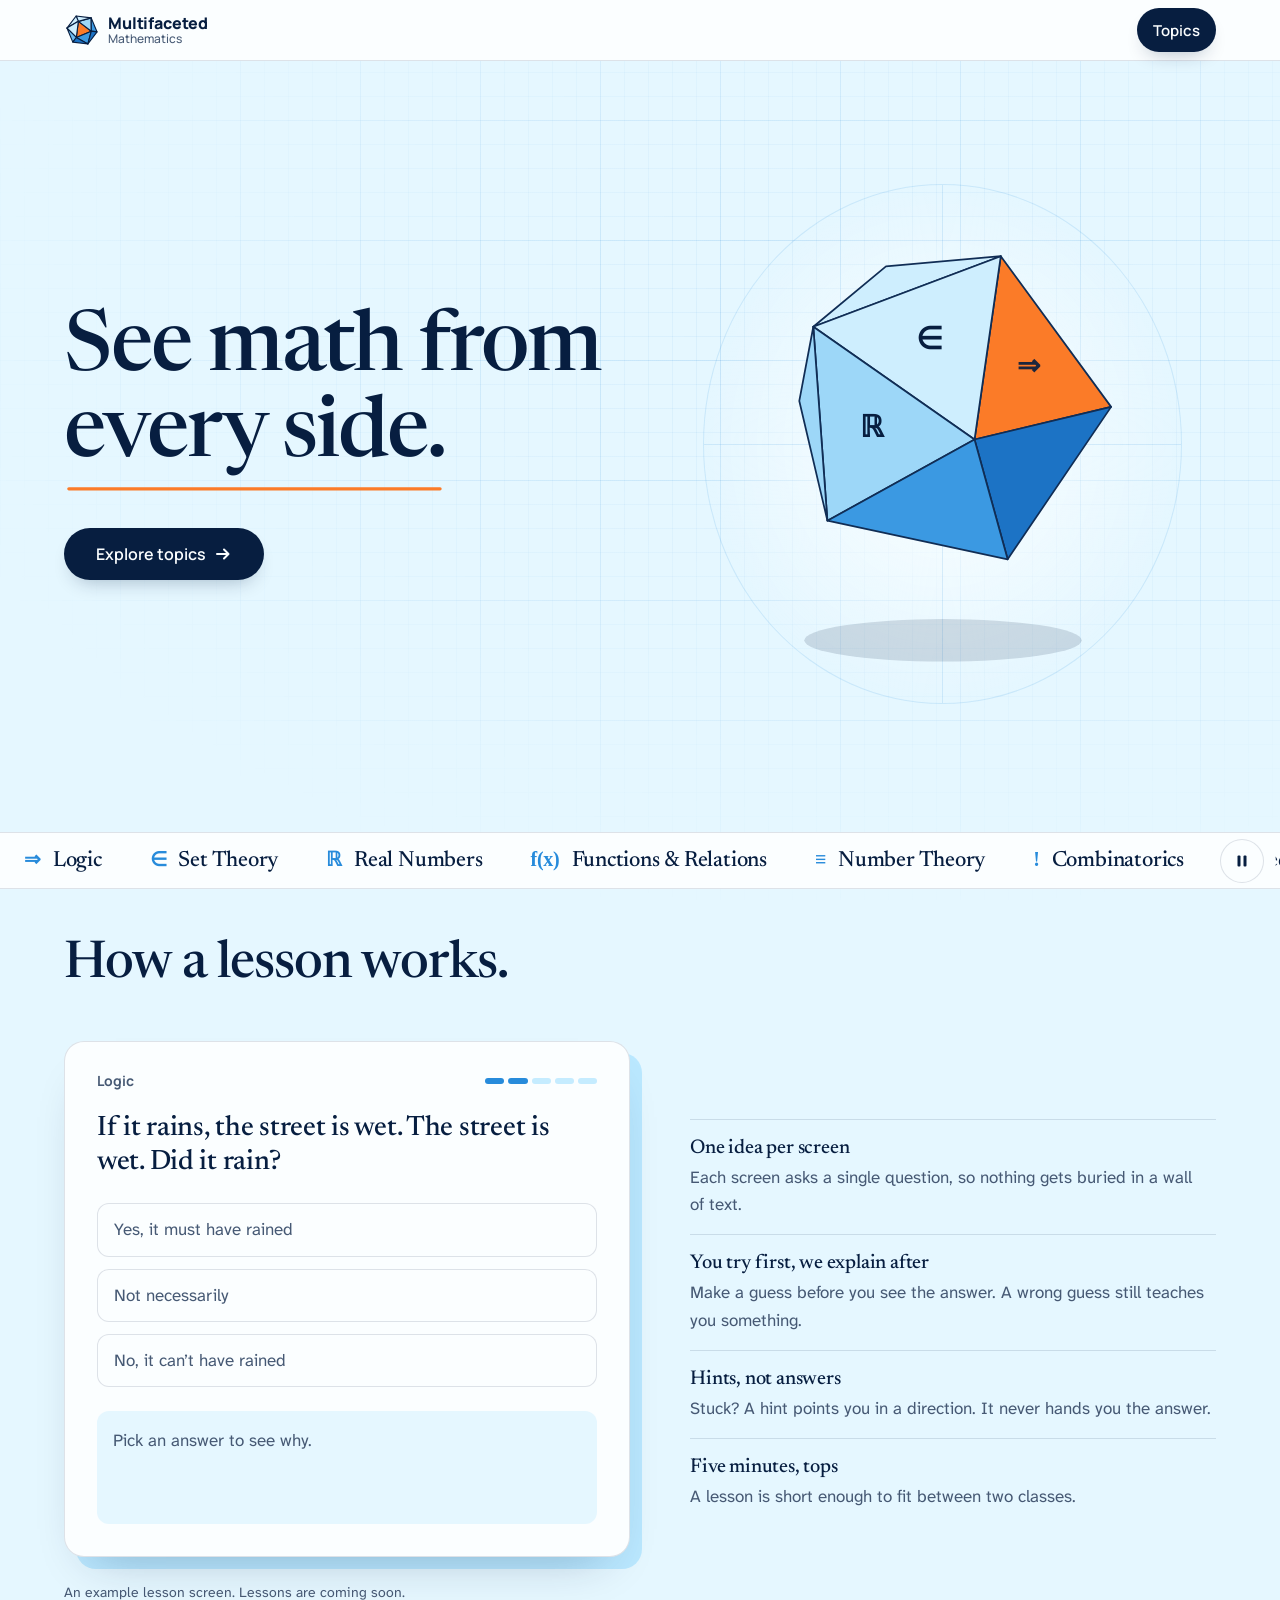
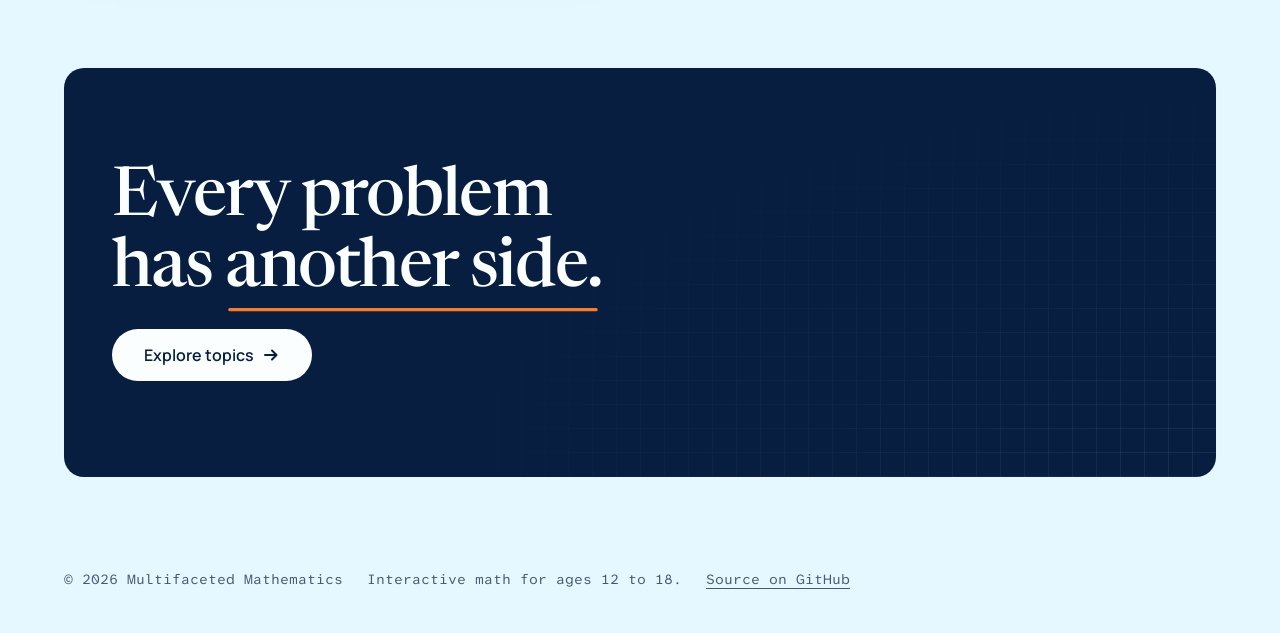
==== commit d70ba7ad: "Improve screen reader semantics from the accessibility tree review Point the skip link at main, move" ====
--- a/index.html
+++ b/index.html
@@ -26,7 +26,7 @@
   <link rel="stylesheet" href="css/styles.css">
 </head>
 <body id="top">
-  <a class="skip" href="#how">Skip to how a lesson works</a>
+  <a class="skip" href="#main">Skip to main content</a>
 
   <header class="nav">
     <a class="brand" href="#top" aria-label="Multifaceted Mathematics, back to top">
@@ -36,7 +36,7 @@
     <a class="btn btn--sm" href="chapters.html"><span class="btn__face">Topics</span></a>
   </header>
 
-  <main>
+  <main id="main" tabindex="-1">
     <section class="hero">
       <div class="hero__copy">
         <h1 class="hero__title">
@@ -48,13 +48,14 @@
 
       <div class="hero__stage">
         <div class="stage__ring" aria-hidden="true"></div>
-        <canvas id="ico" tabindex="0" role="img" aria-label="A 20-faced shape, an icosahedron. Drag it or use the arrow keys to turn it. Tap a topic face, or press Enter to step through the eight topic faces and Escape to clear."></canvas>
+        <canvas id="ico" tabindex="0" role="img" aria-label="A 20-faced shape, an icosahedron. Eight of its faces stand for the eight topics." aria-describedby="ico-help"></canvas>
+        <p class="sr-only" id="ico-help">Drag it or use the arrow keys to turn it. Press Enter to step through the topic faces and Escape to clear.</p>
         <p class="stage__readout" id="ico-readout" aria-live="polite" hidden></p>
       </div>
     </section>
 
     <div class="ticker" role="group" aria-label="The eight topics">
-      <button class="ticker__pause" type="button" aria-pressed="false" aria-label="Pause the scrolling topics">
+      <button class="ticker__pause" type="button" aria-label="Pause the scrolling topics">
         <svg class="pause" viewBox="0 0 16 16" fill="currentColor" aria-hidden="true" focusable="false"><rect x="3.5" y="2.5" width="3" height="11" rx="1"/><rect x="9.5" y="2.5" width="3" height="11" rx="1"/></svg>
         <svg class="play" viewBox="0 0 16 16" fill="currentColor" aria-hidden="true" focusable="false"><path d="M4.5 2.8v10.4a.6.6 0 0 0 .9.5l8.2-5.2a.6.6 0 0 0 0-1L5.4 2.3a.6.6 0 0 0-.9.5Z"/></svg>
       </button>
@@ -89,12 +90,12 @@
 
       <figure class="how__figure lesson">
         <div class="lesson__stack">
-          <div class="lesson__card">
+          <div class="lesson__card" role="group" aria-labelledby="lesson-q">
             <div class="lesson__top">
               <span class="lesson__topic">Logic</span>
               <span class="lesson__progress" role="img" aria-label="Question 2 of 5"><span class="is-done"></span><span class="is-done"></span><span></span><span></span><span></span></span>
             </div>
-            <p class="lesson__q">If it rains, the street is wet. The street is wet. Did it rain?</p>
+            <p class="lesson__q" id="lesson-q">If it rains, the street is wet. The street is wet. Did it rain?</p>
             <ul class="lesson__options" role="list">
               <li><button class="option" type="button" aria-pressed="false" data-note="0">Yes, it must have rained<span class="option__icon" aria-hidden="true" hidden><svg viewBox="0 0 24 24" fill="none" stroke="currentColor" stroke-width="3" stroke-linecap="round" stroke-linejoin="round"><path d="m7 7 10 10M17 7 7 17"/></svg></span></button></li>
               <li><button class="option" type="button" aria-pressed="false" data-note="1" data-correct>Not necessarily<span class="option__icon" aria-hidden="true" hidden><svg viewBox="0 0 24 24" fill="none" stroke="currentColor" stroke-width="3" stroke-linecap="round" stroke-linejoin="round"><path d="m6.5 12.5 3.5 3.5 7.5-8"/></svg></span></button></li>
--- a/css/styles.css
+++ b/css/styles.css
@@ -58,6 +58,10 @@
   text-wrap: balance;
 }
 
+main:focus {
+  outline: none;
+}
+
 /* ---------- buttons: solid pill, small lift on hover, press on click ---------- */
 
 .btn {
@@ -386,11 +390,11 @@
 }
 
 .ticker__pause .play,
-.ticker__pause[aria-pressed="true"] .pause {
+.ticker.is-paused .ticker__pause .pause {
   display: none;
 }
 
-.ticker__pause[aria-pressed="true"] .play {
+.ticker.is-paused .ticker__pause .play {
   display: block;
 }
 
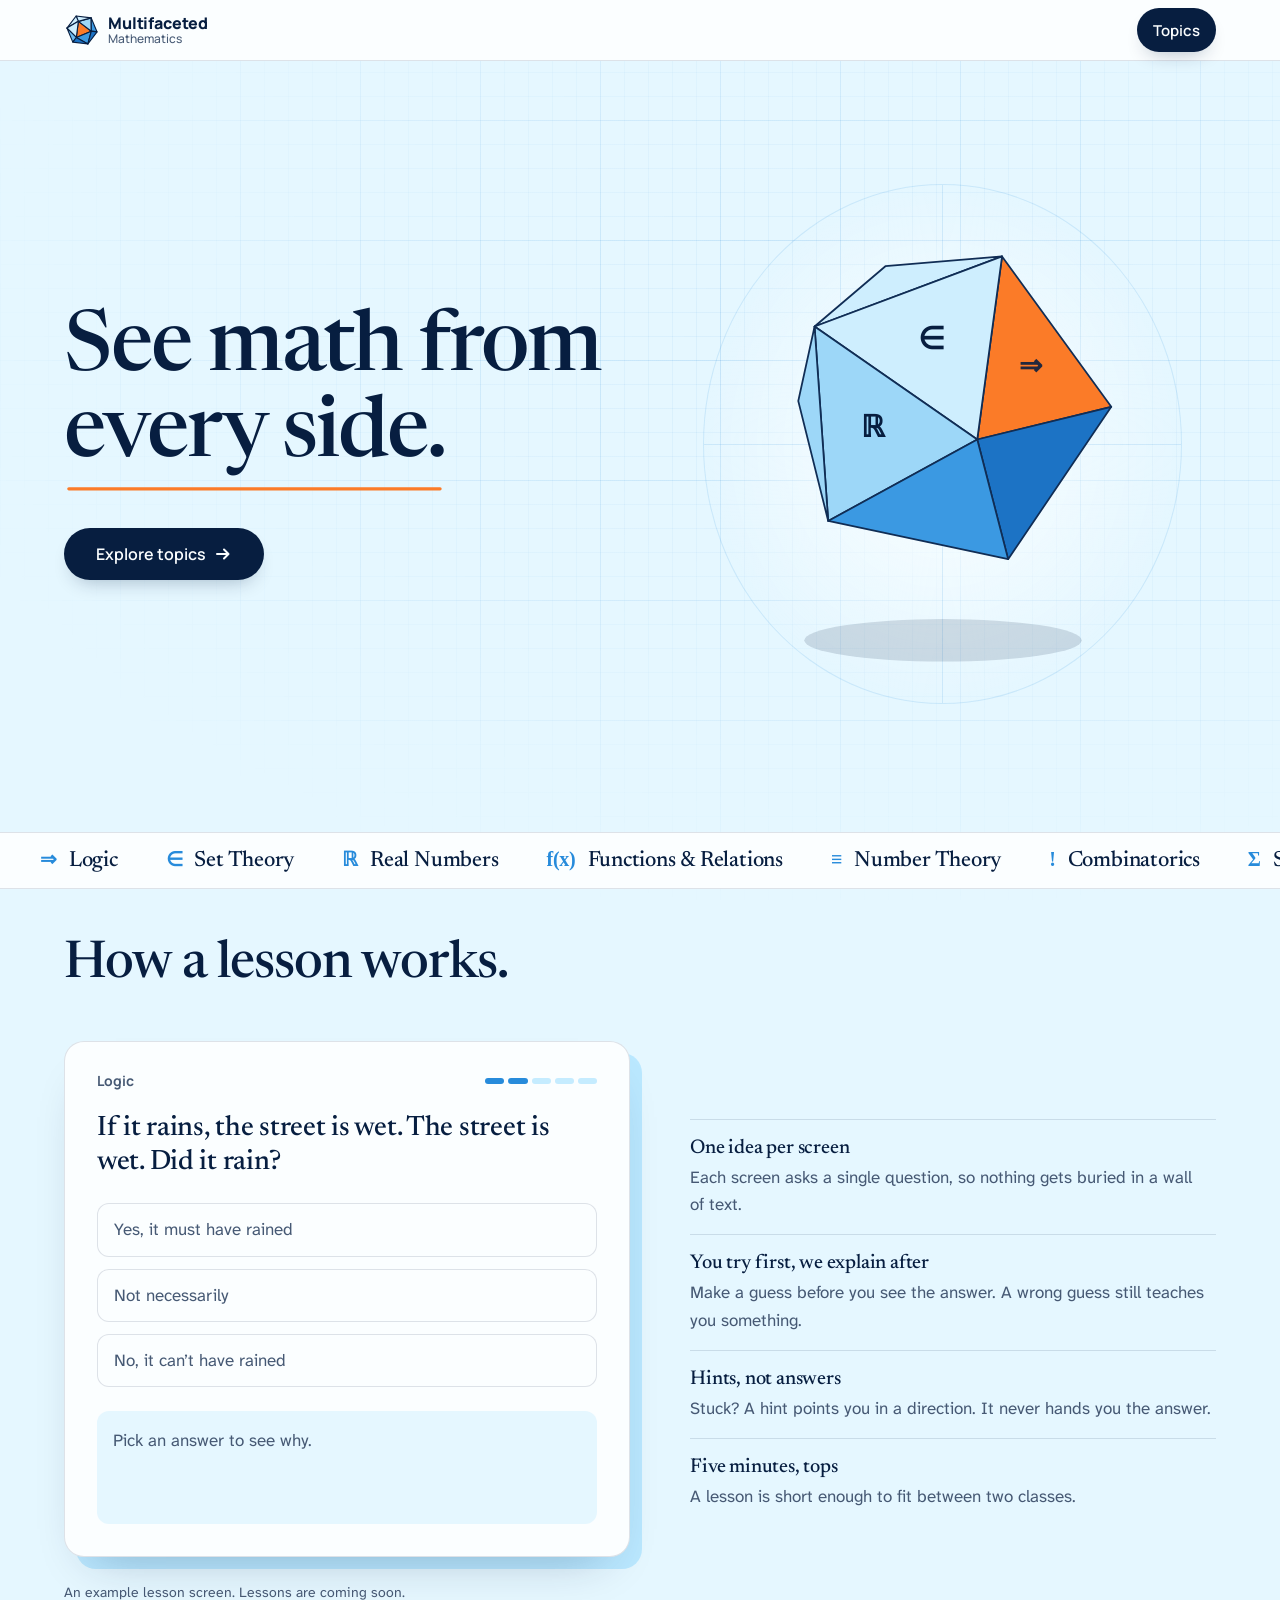
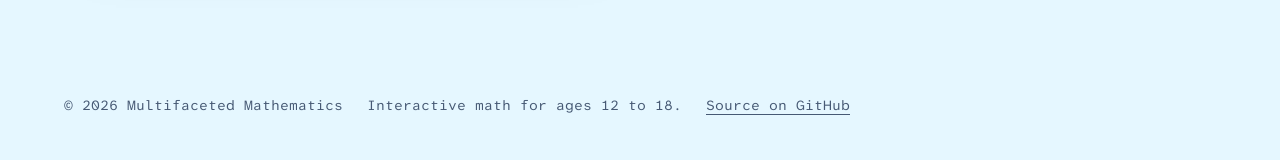
==== commit 3a103c9c: "Pin the ticker to the viewport bottom through the hero, drop the pause button and closing panel The " ====
--- a/index.html
+++ b/index.html
@@ -37,6 +37,7 @@
   </header>
 
   <main id="main" tabindex="-1">
+    <div class="intro">
     <section class="hero">
       <div class="hero__copy">
         <h1 class="hero__title">
@@ -55,10 +56,6 @@
     </section>
 
     <div class="ticker" role="group" aria-label="The eight topics">
-      <button class="ticker__pause" type="button" aria-label="Pause the scrolling topics">
-        <svg class="pause" viewBox="0 0 16 16" fill="currentColor" aria-hidden="true" focusable="false"><rect x="3.5" y="2.5" width="3" height="11" rx="1"/><rect x="9.5" y="2.5" width="3" height="11" rx="1"/></svg>
-        <svg class="play" viewBox="0 0 16 16" fill="currentColor" aria-hidden="true" focusable="false"><path d="M4.5 2.8v10.4a.6.6 0 0 0 .9.5l8.2-5.2a.6.6 0 0 0 0-1L5.4 2.3a.6.6 0 0 0-.9.5Z"/></svg>
-      </button>
       <div class="ticker__lane">
         <ul class="ticker__track" role="list">
           <li data-topic="0"><span class="ticker__sym" aria-hidden="true">⇒</span>Logic</li>
@@ -81,6 +78,7 @@
           <li data-topic="7"><span class="ticker__sym" aria-hidden="true">∫</span>Calculus Basics</li>
         </ul>
       </div>
+    </div>
     </div>
 
     <section class="how" id="how" aria-labelledby="how-title">
@@ -135,12 +133,6 @@
       </div>
     </section>
 
-    <section class="closing" aria-labelledby="closing-title">
-      <div class="closing__panel">
-        <h2 id="closing-title">Every problem has <span class="every">another side.<svg class="curve" viewBox="0 0 240 20" aria-hidden="true" focusable="false"><path pathLength="1" d="M3 10 H237"/></svg></span></h2>
-        <a class="btn btn--light" href="chapters.html"><span class="btn__face">Explore topics<svg class="btn__arrow" width="18" height="18" viewBox="0 0 18 18" fill="none" stroke="currentColor" stroke-width="2" stroke-linecap="round" stroke-linejoin="round" aria-hidden="true" focusable="false"><path d="M3 9h11M10 4.5 14.5 9 10 13.5"/></svg></span></a>
-      </div>
-    </section>
   </main>
 
   <footer class="foot">
--- a/css/styles.css
+++ b/css/styles.css
@@ -232,8 +232,7 @@
   display: block;
 }
 
-.hero__title .every,
-.closing .every {
+.hero__title .every {
   position: relative;
   display: inline-block;
 }
@@ -336,10 +335,13 @@
 
 /* ---------- ticker: the eight topics, scrolling ---------- */
 
+/* sticky inside .intro: pinned to the viewport bottom until the hero section scrolls away */
 .ticker {
-  position: relative;
+  position: sticky;
+  bottom: 0;
+  z-index: 2;
   overflow: hidden;
-  padding-block: var(--space-4);
+  padding: var(--space-4);
   background: var(--color-sheet);
   border-block: var(--rule) solid var(--color-hairline);
 }
@@ -350,52 +352,8 @@
   animation: ticker 45s linear infinite;
 }
 
-.ticker:hover .ticker__lane,
-.ticker.is-paused .ticker__lane {
+.ticker:hover .ticker__lane {
   animation-play-state: paused;
-}
-
-.ticker__pause {
-  position: absolute;
-  top: 50%;
-  right: var(--space-4);
-  z-index: 1;
-  display: grid;
-  place-items: center;
-  width: 2.75rem;
-  height: 2.75rem;
-  padding: 0;
-  color: var(--color-ink);
-  cursor: pointer;
-  background: var(--color-sheet);
-  border: var(--rule) solid var(--color-hairline);
-  border-radius: var(--radius-pill);
-  box-shadow: 0 0 0 var(--space-3) var(--color-sheet);
-  transform: translateY(-50%);
-  -webkit-tap-highlight-color: transparent;
-}
-
-.ticker__pause:hover {
-  border-color: var(--color-sky-deep);
-}
-
-.ticker__pause:focus-visible {
-  outline: 3px solid var(--color-sky-deep);
-  outline-offset: 3px;
-}
-
-.ticker__pause svg {
-  width: 1rem;
-  height: 1rem;
-}
-
-.ticker__pause .play,
-.ticker.is-paused .ticker__pause .pause {
-  display: none;
-}
-
-.ticker.is-paused .ticker__pause .play {
-  display: block;
 }
 
 .ticker__track {
@@ -446,8 +404,7 @@
 /* ---------- topics ---------- */
 
 .topics,
-.how,
-.closing {
+.how {
   max-width: 75rem;
   margin-inline: auto;
   padding: var(--space-12) var(--space-6) var(--space-16);
@@ -565,8 +522,7 @@
 
 @media (max-width: 40rem) {
   .topics,
-  .how,
-  .closing {
+  .how {
     padding-inline: var(--space-4);
   }
 
@@ -810,67 +766,6 @@
   white-space: nowrap;
 }
 
-/* ---------- closing ---------- */
-
-.closing {
-  padding-top: 0;
-}
-
-.closing__panel {
-  position: relative;
-  isolation: isolate;
-  display: grid;
-  justify-items: start;
-  gap: var(--space-6);
-  padding: var(--space-24) var(--space-12);
-  overflow: hidden;
-  color: var(--color-sheet);
-  background: var(--color-ink);
-  border-radius: var(--radius-lg);
-}
-
-.closing__panel::before {
-  content: "";
-  position: absolute;
-  inset: 0;
-  z-index: -1;
-  background-image:
-    linear-gradient(var(--color-line-on-ink) 1px, transparent 1px),
-    linear-gradient(90deg, var(--color-line-on-ink) 1px, transparent 1px);
-  background-size: 24px 24px;
-  mask-image: radial-gradient(ellipse 70% 100% at 100% 100%, black, transparent);
-}
-
-.closing h2 {
-  max-width: 14ch;
-  font-size: clamp(2.5rem, 1rem + 5.2vw, 4.25rem);
-  font-weight: 500;
-  line-height: 1.04;
-  letter-spacing: -0.025em;
-}
-
-.closing .curve path {
-  stroke-dashoffset: 0;
-  animation: none;
-}
-
-.btn--light {
-  color: var(--color-ink);
-}
-
-.btn--light .btn__face {
-  background: var(--color-sheet);
-  box-shadow: none;
-}
-
-.btn--light:hover .btn__face {
-  background: var(--color-paper);
-}
-
-.btn--light:focus-visible {
-  outline-color: var(--color-sheet);
-}
-
 @media (max-width: 52rem) {
   .how {
     grid-template-columns: minmax(0, 1fr);
@@ -889,9 +784,6 @@
     padding: var(--space-6);
   }
 
-  .closing__panel {
-    padding: var(--space-12) var(--space-6);
-  }
 }
 
 /* the topics grid as its own page: clear the fixed nav */
@@ -974,10 +866,6 @@
     transition: none;
   }
 
-  .ticker__pause {
-    display: none;
-  }
-
   .ticker__track[aria-hidden] {
     display: none;
   }
